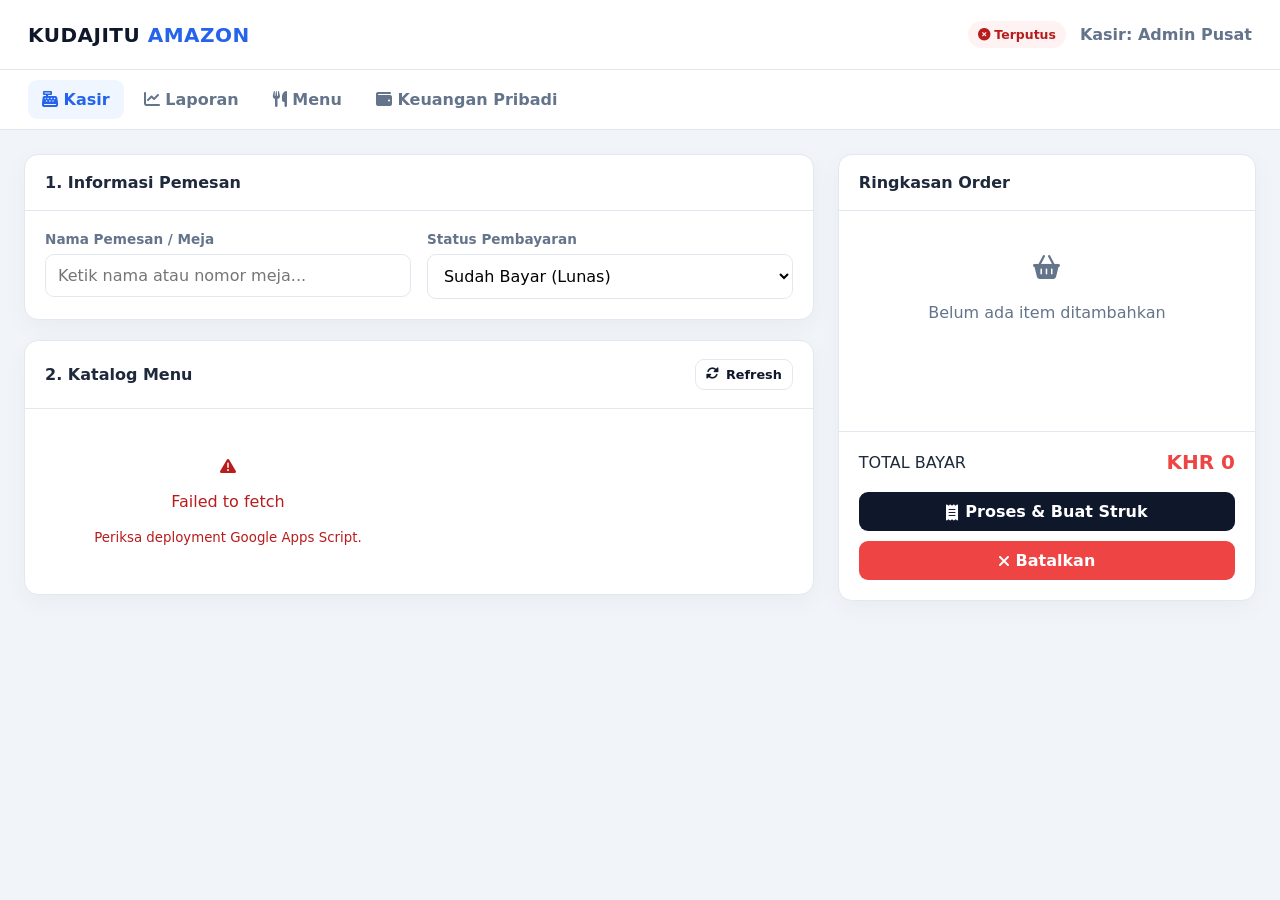
==== index.html @ 2e76e810 "Expand personal finance dashboard UI" ====
<!doctype html><html lang="id"><head><meta charset="UTF-8"><meta name="viewport" content="width=device-width,initial-scale=1"><title>KUDAJITU AMAZON | Smart POS</title><link rel="stylesheet" href="style.css"><link rel="stylesheet" href="https://cdnjs.cloudflare.com/ajax/libs/font-awesome/6.0.0/css/all.min.css"></head><body><div id="admin-ui"><header class="app-header"><div class="brand">KUDAJITU <span>AMAZON</span></div><div class="header-right"><span id="api-status" class="status-pill status-loading"><i class="fas fa-circle-notch fa-spin"></i> Menghubungkan...</span><span class="kasir-label">Kasir: Admin Pusat</span></div></header><nav class="app-nav"><button class="nav-tab active" onclick="switchTab('kasir',this)"><i class="fas fa-cash-register"></i> Kasir</button><button class="nav-tab" onclick="switchTab('history',this)"><i class="fas fa-chart-line"></i> Laporan</button><button class="nav-tab" onclick="switchTab('kelola-menu',this)"><i class="fas fa-utensils"></i> Menu</button><button class="nav-tab" onclick="switchTab('finance',this)"><i class="fas fa-wallet"></i> Keuangan Pribadi</button></nav><main class="container">
<section id="tab-kasir" class="tab-view active-view"><div class="pos-layout"><div class="panel-stack"><div class="panel"><div class="panel-header"><span>1. Informasi Pemesan</span></div><div class="form-grid"><div class="form-group"><label class="form-label">Nama Pemesan / Meja</label><input id="nama-pelanggan" class="form-control" autocomplete="off" placeholder="Ketik nama atau nomor meja..."></div><div class="form-group"><label class="form-label">Status Pembayaran</label><select id="status-pembayaran" class="form-control"><option value="Sudah Bayar">Sudah Bayar (Lunas)</option><option value="Belum Bayar">Belum Bayar (Kasbon)</option></select></div></div></div><div class="panel"><div class="panel-header"><span>2. Katalog Menu</span><button class="btn btn-sm btn-outline" onclick="loadMenu()"><i class="fas fa-sync-alt"></i> Refresh</button></div><div class="menu-grid" id="data-menu"><div class="empty-state"><i class="fas fa-circle-notch fa-spin"></i><p>Memuat menu...</p></div></div></div></div><aside class="panel order-panel"><div class="panel-header"><span>Ringkasan Order</span></div><div id="cart-items" class="cart-items"></div><div class="receipt-total"><span>TOTAL BAYAR</span><strong>KHR <span id="grand-total">0</span></strong></div><div class="action-stack"><button id="pay-btn" class="btn btn-primary btn-block" onclick="bayar()"><i class="fas fa-receipt"></i> Proses &amp; Buat Struk</button><button class="btn btn-danger btn-block" onclick="resetCart()"><i class="fas fa-times"></i> Batalkan</button></div><div id="link-area" class="link-area hidden"><div class="success-title"><i class="fas fa-check-circle"></i> Transaksi Berhasil</div><input id="invoice-link" class="form-control" readonly><div class="link-actions"><button class="btn btn-sm btn-outline" onclick="copyLink()"><i class="fas fa-copy"></i> Copy</button><a id="wa-link" class="btn btn-sm btn-success" target="_blank"><i class="fab fa-whatsapp"></i> WhatsApp</a><a id="open-link" class="btn btn-sm btn-primary" target="_blank"><i class="fas fa-external-link-alt"></i> Buka</a></div></div></aside></div></section>
<section id="tab-history" class="tab-view hidden"><div class="panel"><div class="panel-header"><span><i class="fas fa-chart-line"></i> Laporan Transaksi</span><button class="btn btn-sm btn-outline" onclick="loadHistory()"><i class="fas fa-sync-alt"></i> Refresh</button></div><div class="table-wrap"><table class="data-table"><thead><tr><th>Waktu</th><th>Invoice</th><th>Pelanggan</th><th>Pesanan</th><th>Nominal</th><th>Status</th><th>Aksi</th></tr></thead><tbody id="history-table-body"><tr><td colspan="7" class="empty-cell">Pilih laporan untuk memuat data.</td></tr></tbody></table></div></div></section>
<section id="tab-kelola-menu" class="tab-view hidden"><div class="panel"><div class="panel-header"><span><i class="fas fa-utensils"></i> Kelola Daftar Menu</span></div><div class="add-menu-grid"><input id="input-nama-menu" class="form-control" placeholder="Nama menu"><input id="input-harga-menu" class="form-control" type="number" min="0" placeholder="Harga (angka)"><button class="btn btn-success" onclick="tambahMenu()"><i class="fas fa-plus"></i> Tambah Menu</button></div><div class="table-wrap"><table class="data-table"><thead><tr><th>Nama Item</th><th>Harga</th><th>Aksi</th></tr></thead><tbody id="table-kelola-menu-body"></tbody></table></div></div></section>
<section id="tab-finance" class="tab-view hidden"><div class="finance-toolbar"><div><h2>Keuangan Pribadi</h2><p>Personal finance dalam Riel Cambodia (KHR).</p></div><div><label class="form-label">Bulan</label><input id="finance-month" class="form-control" type="month" onchange="loadFinance()"></div></div><div class="finance-cards"><div class="finance-card"><span>Pemasukan</span><strong id="finance-income">៛ 0</strong></div><div class="finance-card expense"><span>Pengeluaran</span><strong id="finance-expense">៛ 0</strong></div><div class="finance-card balance"><span>Saldo Bersih</span><strong id="finance-balance">៛ 0</strong></div><div class="finance-card count"><span>Catatan</span><strong id="finance-count">0</strong></div></div>
<div class="finance-section-title"><h3>💳 Saldo Akun</h3><span>Saldo dihitung dari saldo awal + transaksi + transfer</span></div><div id="finance-accounts" class="account-grid"></div><div class="finance-layout finance-top"><div class="panel"><div class="panel-header"><span><i class="fas fa-plus-circle"></i> Catat Transaksi</span></div><div class="finance-form"><div class="form-group"><label class="form-label">Tanggal</label><input id="finance-date" class="form-control" type="date"></div><div class="form-group"><label class="form-label">Jenis</label><select id="finance-type" class="form-control"><option>Pengeluaran</option><option>Pemasukan</option></select></div><div class="form-group"><label class="form-label">Kategori</label><select id="finance-category" class="form-control"><option>Makanan</option><option>Tempat Tinggal</option><option>Transportasi</option><option>Belanja</option><option>Internet/Pulsa</option><option>Hiburan</option><option>Kesehatan</option><option>Kebutuhan Kerja</option><option>Tagihan</option><option>Gaji/Pemasukan</option><option>Lainnya</option></select></div><div class="form-group"><label class="form-label">Akun / Metode</label><select id="finance-method" class="form-control"></select></div><div class="form-group finance-wide"><label class="form-label">Nominal (KHR ៛)</label><input id="finance-amount" class="form-control" type="number" min="1" step="1" placeholder="25000"></div><div class="form-group finance-wide"><label class="form-label">Keterangan</label><input id="finance-note" class="form-control" placeholder="Contoh: Makan siang"></div><button id="finance-save" class="btn btn-success btn-block finance-wide" onclick="saveFinance()"><i class="fas fa-save"></i> Simpan Catatan</button></div></div>
<div class="panel"><div class="panel-header"><span><i class="fas fa-history"></i> Riwayat Keuangan</span><button class="btn btn-sm btn-outline" onclick="loadFinance()"><i class="fas fa-sync-alt"></i> Refresh</button></div><div class="table-wrap"><table class="data-table finance-table"><thead><tr><th>Tanggal</th><th>Jenis</th><th>Kategori</th><th>Keterangan</th><th>Nominal</th><th>Akun</th><th>Aksi</th></tr></thead><tbody id="finance-table-body"></tbody></table></div></div></div>
<div class="finance-layout"><div class="panel"><div class="panel-header"><span>📊 Pengeluaran per Kategori</span></div><div id="finance-categories" class="category-list"></div></div><div class="panel"><div class="panel-header"><span>🎯 Budget Bulanan</span></div><div class="finance-form"><select id="budget-category" class="form-control"><option>Makanan</option><option>Tempat Tinggal</option><option>Transportasi</option><option>Belanja</option><option>Internet/Pulsa</option><option>Hiburan</option><option>Kesehatan</option><option>Kebutuhan Kerja</option><option>Tagihan</option><option>Lainnya</option></select><input id="budget-amount" class="form-control" type="number" min="1" placeholder="Budget KHR"><button class="btn btn-primary finance-wide" onclick="saveBudget()">Simpan Budget</button></div><div id="finance-budgets" class="budget-list"></div></div></div>
<div class="finance-layout"><div class="panel"><div class="panel-header"><span>💳 Tambah Akun</span></div><div class="finance-form"><input id="account-name" class="form-control" placeholder="Contoh: Pi Pay"><input id="account-opening" class="form-control" type="number" min="0" placeholder="Saldo awal KHR"><button class="btn btn-success finance-wide" onclick="saveAccount()">Tambah Akun</button></div></div><div class="panel"><div class="panel-header"><span>↔️ Transfer Antar Akun</span></div><div class="finance-form"><input id="transfer-date" class="form-control" type="date"><select id="transfer-from" class="form-control"></select><select id="transfer-to" class="form-control"></select><input id="transfer-amount" class="form-control" type="number" min="1" placeholder="Nominal KHR"><input id="transfer-note" class="form-control finance-wide" placeholder="Catatan transfer"><button class="btn btn-warning finance-wide" onclick="saveTransfer()">Catat Transfer</button></div></div></div>
</section></main></div><script src="app.js" defer></script><script src="finance.js" defer></script></body></html>
---- style.css ----
*{box-sizing:border-box}:root{--primary:#0f172a;--accent:#2563eb;--success:#10b981;--danger:#ef4444;--warning:#f59e0b;--text-main:#1e293b;--text-muted:#64748b;--border:#e2e8f0;--bg:#f1f5f9}body{margin:0;background:var(--bg);color:var(--text-main);font-family:Inter,system-ui,-apple-system,BlinkMacSystemFont,"Segoe UI",sans-serif}button,input,select{font:inherit}.hidden{display:none!important}.app-header{background:#fff;border-bottom:1px solid var(--border);min-height:70px;padding:0 28px;display:flex;align-items:center;justify-content:space-between}.brand{font-size:1.25rem;font-weight:900;letter-spacing:.5px;color:var(--primary)}.brand span{color:var(--accent)}.header-right{display:flex;align-items:center;gap:14px}.kasir-label{color:var(--text-muted);font-weight:600}.status-pill{border-radius:999px;padding:6px 10px;font-size:.78rem;font-weight:800}.status-loading{background:#f1f5f9;color:#64748b}.status-ok{background:#ecfdf5;color:#047857}.status-error{background:#fef2f2;color:#b91c1c}.app-nav{display:flex;gap:6px;padding:10px 28px;background:#fff;border-bottom:1px solid var(--border);overflow:auto}.nav-tab{white-space:nowrap;border:0;background:transparent;padding:10px 14px;color:var(--text-muted);font-weight:700;border-radius:9px;cursor:pointer}.nav-tab:hover,.nav-tab.active{background:#eff6ff;color:var(--accent)}.container{max-width:1400px;margin:0 auto;padding:24px}.pos-layout{display:grid;grid-template-columns:minmax(0,1.7fr) minmax(320px,.9fr);gap:24px;align-items:start}.panel-stack{display:grid;gap:20px}.panel{background:#fff;border:1px solid var(--border);border-radius:14px;box-shadow:0 7px 24px rgba(15,23,42,.04);overflow:hidden}.panel-header{padding:18px 20px;border-bottom:1px solid var(--border);display:flex;justify-content:space-between;align-items:center;font-weight:800}.form-grid,.add-menu-grid{padding:20px;display:grid;grid-template-columns:1fr 1fr;gap:16px}.add-menu-grid{grid-template-columns:1.4fr 1fr auto}.form-group{display:flex;flex-direction:column;gap:7px}.form-label{font-size:.85rem;color:var(--text-muted);font-weight:700}.form-control{width:100%;border:1px solid var(--border);border-radius:9px;padding:11px 12px;outline:none;background:#fff}.form-control:focus{border-color:#93c5fd;box-shadow:0 0 0 3px #dbeafe}.menu-grid{padding:18px;display:grid;grid-template-columns:repeat(2,minmax(0,1fr));gap:12px}.menu-item{text-align:left;border:1px solid var(--border);border-left:4px solid var(--accent);background:#fff;border-radius:10px;padding:15px;cursor:pointer;transition:.18s;display:flex;justify-content:space-between;gap:12px;align-items:center}.menu-item:hover{transform:translateY(-1px);box-shadow:0 6px 14px rgba(15,23,42,.08)}.menu-item-name{font-weight:800}.menu-item-price{color:var(--accent);font-weight:800;white-space:nowrap}.order-panel{position:sticky;top:20px}.cart-items{min-height:220px;max-height:500px;overflow:auto;padding:10px 20px}.cart-row{display:flex;justify-content:space-between;gap:15px;padding:14px 0;border-bottom:1px solid #f1f5f9}.cart-row small{display:block;color:var(--text-muted);margin-top:4px}.cart-right{text-align:right;font-weight:800}.cart-right>span{display:block;margin-bottom:6px}.cart-right button{border:1px solid var(--border);background:#fff;width:28px;height:28px;cursor:pointer}.receipt-total{border-top:1px solid var(--border);padding:18px 20px;display:flex;justify-content:space-between;align-items:center;font-size:1rem}.receipt-total strong{color:var(--danger);font-size:1.25rem}.action-stack{padding:0 20px 20px;display:grid;gap:10px}.btn{border:0;border-radius:9px;padding:10px 14px;cursor:pointer;font-weight:800;text-decoration:none;display:inline-flex;align-items:center;justify-content:center;gap:7px}.btn:disabled{opacity:.6;cursor:not-allowed}.btn-block{width:100%}.btn-primary{background:var(--primary);color:#fff}.btn-primary:hover{background:#020617}.btn-success{background:var(--success);color:#fff}.btn-danger{background:var(--danger);color:#fff}.btn-warning{background:var(--warning);color:#fff}.btn-outline{background:#fff;color:var(--primary);border:1px solid var(--border)}.btn-sm{padding:7px 10px;font-size:.8rem}.link-area{margin:0 20px 20px;padding:14px;border:1px solid #a7f3d0;background:#ecfdf5;border-radius:10px}.success-title{font-weight:900;color:#047857;margin-bottom:10px}.link-actions{display:flex;flex-wrap:wrap;gap:7px;margin-top:8px}.link-actions .btn{flex:1}.tab-view{display:block}.table-wrap{overflow:auto}.data-table{width:100%;border-collapse:collapse;min-width:900px}.data-table th,.data-table td{padding:13px 14px;border-bottom:1px solid var(--border);text-align:left;vertical-align:middle}.data-table th{background:#0f172a;color:#fff;font-size:.82rem}.invoice-badge{background:#e2e8f0;padding:4px 8px;border-radius:7px;font-size:.78rem;font-weight:800}.badge{display:inline-block;padding:5px 9px;border-radius:7px;font-size:.74rem;font-weight:900}.badge-paid{background:#ecfdf5;color:#047857;border:1px solid #a7f3d0}.badge-unpaid{background:#fef2f2;color:#b91c1c;border:1px solid #fecaca}.empty-state{min-height:150px;padding:30px;display:flex;align-items:center;justify-content:center;flex-direction:column;color:var(--text-muted);text-align:center;gap:8px}.empty-state i{font-size:1.5rem}.empty-cell{text-align:center!important;color:var(--text-muted);padding:35px!important}.error-state{color:#b91c1c;padding:30px;text-align:center}.error-text{color:#b91c1c}.finance-toolbar{display:flex;justify-content:space-between;align-items:end;gap:20px;margin-bottom:18px}.finance-toolbar h2{margin:0 0 5px}.finance-toolbar p{margin:0;color:var(--text-muted)}.finance-toolbar>div:last-child{width:190px}.finance-cards{display:grid;grid-template-columns:repeat(4,1fr);gap:14px;margin-bottom:20px}.finance-card{background:#fff;border:1px solid var(--border);border-radius:14px;padding:20px;box-shadow:0 7px 24px rgba(15,23,42,.04)}.finance-card span{display:block;color:var(--text-muted);font-size:.82rem;font-weight:700;margin-bottom:9px}.finance-card strong{font-size:1.35rem}.finance-card.expense strong{color:var(--danger)}.finance-card.balance strong{color:var(--success)}.finance-layout{display:grid;grid-template-columns:minmax(300px,.7fr) minmax(0,1.6fr);gap:20px}.finance-form{padding:20px;display:grid;grid-template-columns:1fr 1fr;gap:15px}.finance-wide{grid-column:1/-1}.finance-table{min-width:850px}.finance-table td:nth-child(5){font-weight:800;white-space:nowrap}.receipt-container{min-height:100vh;display:flex;flex-direction:column;align-items:center;justify-content:center;padding:20px;background:var(--bg)}.receipt-card{background:#fff;width:100%;max-width:420px;border-radius:16px;box-shadow:0 10px 30px rgba(15,23,42,.08);overflow:hidden}.receipt-header{text-align:center;padding:30px 24px 20px;border-top:6px solid var(--accent);border-bottom:2px dashed var(--border)}.receipt-header h1{margin:0;font-size:1.45rem;color:var(--primary)}.receipt-header p{margin:5px 0 0;color:var(--text-muted)}.receipt-body{padding:24px}.receipt-info{display:flex;justify-content:space-between;gap:15px;color:var(--text-muted);font-size:.83rem;margin-bottom:18px}.receipt-info strong{display:block;color:var(--text-main);margin-top:4px}.customer-name{color:var(--accent)!important;font-size:1rem}.text-right{text-align:right}.items-container{margin:24px 0}.item-row{display:flex;justify-content:space-between;gap:15px;margin-bottom:13px}@media(max-width:1000px){.finance-cards{grid-template-columns:1fr 1fr}.finance-layout{grid-template-columns:1fr}.pos-layout{grid-template-columns:1fr}.order-panel{position:static}}@media(max-width:640px){.container{padding:14px}.app-header{padding:0 14px}.app-nav{padding:8px 14px}.form-grid,.add-menu-grid,.menu-grid,.finance-form{grid-template-columns:1fr}.finance-cards{grid-template-columns:1fr}.finance-toolbar{align-items:stretch;flex-direction:column}.finance-toolbar>div:last-child{width:100%}.brand{font-size:1rem}.kasir-label{display:none}}
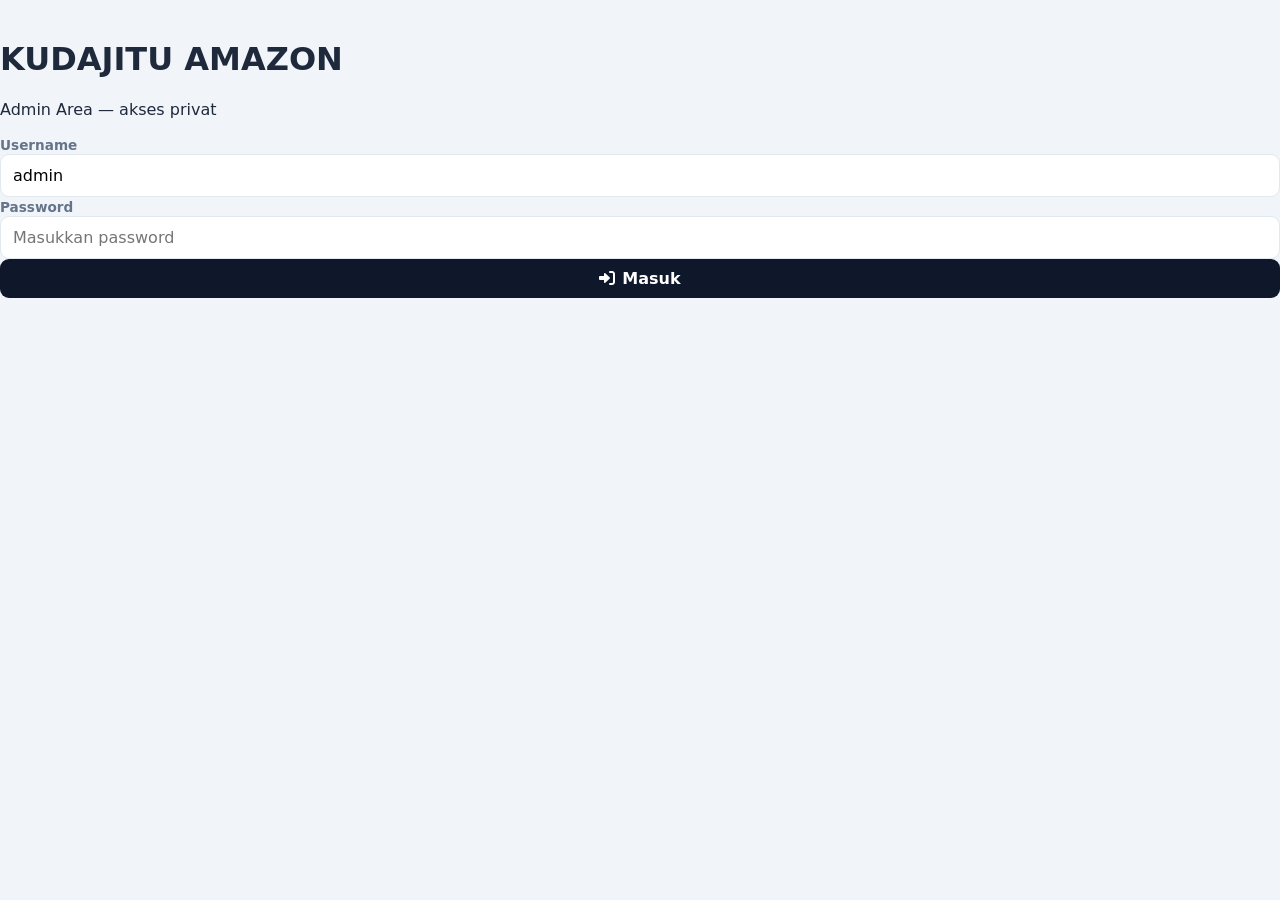
==== commit 5e5bb9c4: "Add finance dashboard controls and secure admin login UI" ====
--- a/index.html
+++ b/index.html
@@ -1,10 +1,12 @@
-<!doctype html><html lang="id"><head><meta charset="UTF-8"><meta name="viewport" content="width=device-width,initial-scale=1"><title>KUDAJITU AMAZON | Smart POS</title><link rel="stylesheet" href="style.css"><link rel="stylesheet" href="https://cdnjs.cloudflare.com/ajax/libs/font-awesome/6.0.0/css/all.min.css"></head><body><div id="admin-ui"><header class="app-header"><div class="brand">KUDAJITU <span>AMAZON</span></div><div class="header-right"><span id="api-status" class="status-pill status-loading"><i class="fas fa-circle-notch fa-spin"></i> Menghubungkan...</span><span class="kasir-label">Kasir: Admin Pusat</span></div></header><nav class="app-nav"><button class="nav-tab active" onclick="switchTab('kasir',this)"><i class="fas fa-cash-register"></i> Kasir</button><button class="nav-tab" onclick="switchTab('history',this)"><i class="fas fa-chart-line"></i> Laporan</button><button class="nav-tab" onclick="switchTab('kelola-menu',this)"><i class="fas fa-utensils"></i> Menu</button><button class="nav-tab" onclick="switchTab('finance',this)"><i class="fas fa-wallet"></i> Keuangan Pribadi</button></nav><main class="container">
-<section id="tab-kasir" class="tab-view active-view"><div class="pos-layout"><div class="panel-stack"><div class="panel"><div class="panel-header"><span>1. Informasi Pemesan</span></div><div class="form-grid"><div class="form-group"><label class="form-label">Nama Pemesan / Meja</label><input id="nama-pelanggan" class="form-control" autocomplete="off" placeholder="Ketik nama atau nomor meja..."></div><div class="form-group"><label class="form-label">Status Pembayaran</label><select id="status-pembayaran" class="form-control"><option value="Sudah Bayar">Sudah Bayar (Lunas)</option><option value="Belum Bayar">Belum Bayar (Kasbon)</option></select></div></div></div><div class="panel"><div class="panel-header"><span>2. Katalog Menu</span><button class="btn btn-sm btn-outline" onclick="loadMenu()"><i class="fas fa-sync-alt"></i> Refresh</button></div><div class="menu-grid" id="data-menu"><div class="empty-state"><i class="fas fa-circle-notch fa-spin"></i><p>Memuat menu...</p></div></div></div></div><aside class="panel order-panel"><div class="panel-header"><span>Ringkasan Order</span></div><div id="cart-items" class="cart-items"></div><div class="receipt-total"><span>TOTAL BAYAR</span><strong>KHR <span id="grand-total">0</span></strong></div><div class="action-stack"><button id="pay-btn" class="btn btn-primary btn-block" onclick="bayar()"><i class="fas fa-receipt"></i> Proses &amp; Buat Struk</button><button class="btn btn-danger btn-block" onclick="resetCart()"><i class="fas fa-times"></i> Batalkan</button></div><div id="link-area" class="link-area hidden"><div class="success-title"><i class="fas fa-check-circle"></i> Transaksi Berhasil</div><input id="invoice-link" class="form-control" readonly><div class="link-actions"><button class="btn btn-sm btn-outline" onclick="copyLink()"><i class="fas fa-copy"></i> Copy</button><a id="wa-link" class="btn btn-sm btn-success" target="_blank"><i class="fab fa-whatsapp"></i> WhatsApp</a><a id="open-link" class="btn btn-sm btn-primary" target="_blank"><i class="fas fa-external-link-alt"></i> Buka</a></div></div></aside></div></section>
+<!doctype html><html lang="id"><head><meta charset="UTF-8"><meta name="viewport" content="width=device-width,initial-scale=1"><title>KUDAJITU AMAZON | Smart POS</title><link rel="stylesheet" href="style.css"><link rel="stylesheet" href="https://cdnjs.cloudflare.com/ajax/libs/font-awesome/6.0.0/css/all.min.css"></head><body>
+<div id="login-screen" class="login-screen"><div class="login-card"><div class="login-icon"><i class="fas fa-shield-halved"></i></div><h1>KUDAJITU AMAZON</h1><p>Admin Area — akses privat</p><label class="form-label">Username</label><input id="login-user" class="form-control" value="admin" autocomplete="username"><label class="form-label">Password</label><input id="login-pass" class="form-control" type="password" autocomplete="current-password" placeholder="Masukkan password"><div id="login-error" class="login-error"></div><button id="login-btn" class="btn btn-primary btn-block" onclick="adminLogin()"><i class="fas fa-right-to-bracket"></i> Masuk</button></div></div>
+<div id="admin-ui" class="hidden"><header class="app-header"><div class="brand">KUDAJITU <span>AMAZON</span></div><div class="header-right"><span id="api-status" class="status-pill status-loading"><i class="fas fa-circle-notch fa-spin"></i> Menghubungkan...</span><span class="kasir-label">Kasir: Admin Pusat</span><button class="btn btn-sm btn-outline" onclick="adminLogout()"><i class="fas fa-right-from-bracket"></i> Keluar</button></div></header><nav class="app-nav"><button class="nav-tab active" onclick="switchTab('kasir',this)"><i class="fas fa-cash-register"></i> Kasir</button><button class="nav-tab" onclick="switchTab('history',this)"><i class="fas fa-chart-line"></i> Laporan</button><button class="nav-tab" onclick="switchTab('kelola-menu',this)"><i class="fas fa-utensils"></i> Menu</button><button class="nav-tab" onclick="switchTab('finance',this)"><i class="fas fa-wallet"></i> Keuangan Pribadi</button></nav><main class="container">
+<section id="tab-kasir" class="tab-view active-view"><div class="pos-layout"><div class="panel-stack"><div class="panel"><div class="panel-header"><span>1. Informasi Pemesan</span></div><div class="form-grid"><div class="form-group"><label class="form-label">Nama Pemesan / Meja</label><input id="nama-pelanggan" class="form-control" autocomplete="off" placeholder="Ketik nama atau nomor meja..."></div><div class="form-group"><label class="form-label">Status Pembayaran</label><select id="status-pembayaran" class="form-control"><option value="Sudah Bayar">Sudah Bayar (Lunas)</option><option value="Belum Bayar">Belum Bayar (Kasbon)</option></select></div></div></div><div class="panel"><div class="panel-header"><span>2. Katalog Menu</span><button class="btn btn-sm btn-outline" onclick="loadMenu()"><i class="fas fa-sync-alt"></i> Refresh</button></div><div class="menu-grid" id="data-menu"><div class="empty-state"><i class="fas fa-circle-notch fa-spin"></i><p>Login untuk memuat menu...</p></div></div></div></div><aside class="panel order-panel"><div class="panel-header"><span>Ringkasan Order</span></div><div id="cart-items" class="cart-items"></div><div class="receipt-total"><span>TOTAL BAYAR</span><strong>KHR <span id="grand-total">0</span></strong></div><div class="action-stack"><button id="pay-btn" class="btn btn-primary btn-block" onclick="bayar()"><i class="fas fa-receipt"></i> Proses &amp; Buat Struk</button><button class="btn btn-danger btn-block" onclick="resetCart()"><i class="fas fa-times"></i> Batalkan</button></div><div id="link-area" class="link-area hidden"><div class="success-title"><i class="fas fa-check-circle"></i> Transaksi Berhasil</div><input id="invoice-link" class="form-control" readonly><div class="link-actions"><button class="btn btn-sm btn-outline" onclick="copyLink()"><i class="fas fa-copy"></i> Copy</button><a id="wa-link" class="btn btn-sm btn-success" target="_blank"><i class="fab fa-whatsapp"></i> WhatsApp</a><a id="open-link" class="btn btn-sm btn-primary" target="_blank"><i class="fas fa-external-link-alt"></i> Buka</a></div></div></aside></div></section>
 <section id="tab-history" class="tab-view hidden"><div class="panel"><div class="panel-header"><span><i class="fas fa-chart-line"></i> Laporan Transaksi</span><button class="btn btn-sm btn-outline" onclick="loadHistory()"><i class="fas fa-sync-alt"></i> Refresh</button></div><div class="table-wrap"><table class="data-table"><thead><tr><th>Waktu</th><th>Invoice</th><th>Pelanggan</th><th>Pesanan</th><th>Nominal</th><th>Status</th><th>Aksi</th></tr></thead><tbody id="history-table-body"><tr><td colspan="7" class="empty-cell">Pilih laporan untuk memuat data.</td></tr></tbody></table></div></div></section>
 <section id="tab-kelola-menu" class="tab-view hidden"><div class="panel"><div class="panel-header"><span><i class="fas fa-utensils"></i> Kelola Daftar Menu</span></div><div class="add-menu-grid"><input id="input-nama-menu" class="form-control" placeholder="Nama menu"><input id="input-harga-menu" class="form-control" type="number" min="0" placeholder="Harga (angka)"><button class="btn btn-success" onclick="tambahMenu()"><i class="fas fa-plus"></i> Tambah Menu</button></div><div class="table-wrap"><table class="data-table"><thead><tr><th>Nama Item</th><th>Harga</th><th>Aksi</th></tr></thead><tbody id="table-kelola-menu-body"></tbody></table></div></div></section>
-<section id="tab-finance" class="tab-view hidden"><div class="finance-toolbar"><div><h2>Keuangan Pribadi</h2><p>Personal finance dalam Riel Cambodia (KHR).</p></div><div><label class="form-label">Bulan</label><input id="finance-month" class="form-control" type="month" onchange="loadFinance()"></div></div><div class="finance-cards"><div class="finance-card"><span>Pemasukan</span><strong id="finance-income">៛ 0</strong></div><div class="finance-card expense"><span>Pengeluaran</span><strong id="finance-expense">៛ 0</strong></div><div class="finance-card balance"><span>Saldo Bersih</span><strong id="finance-balance">៛ 0</strong></div><div class="finance-card count"><span>Catatan</span><strong id="finance-count">0</strong></div></div>
-<div class="finance-section-title"><h3>💳 Saldo Akun</h3><span>Saldo dihitung dari saldo awal + transaksi + transfer</span></div><div id="finance-accounts" class="account-grid"></div><div class="finance-layout finance-top"><div class="panel"><div class="panel-header"><span><i class="fas fa-plus-circle"></i> Catat Transaksi</span></div><div class="finance-form"><div class="form-group"><label class="form-label">Tanggal</label><input id="finance-date" class="form-control" type="date"></div><div class="form-group"><label class="form-label">Jenis</label><select id="finance-type" class="form-control"><option>Pengeluaran</option><option>Pemasukan</option></select></div><div class="form-group"><label class="form-label">Kategori</label><select id="finance-category" class="form-control"><option>Makanan</option><option>Tempat Tinggal</option><option>Transportasi</option><option>Belanja</option><option>Internet/Pulsa</option><option>Hiburan</option><option>Kesehatan</option><option>Kebutuhan Kerja</option><option>Tagihan</option><option>Gaji/Pemasukan</option><option>Lainnya</option></select></div><div class="form-group"><label class="form-label">Akun / Metode</label><select id="finance-method" class="form-control"></select></div><div class="form-group finance-wide"><label class="form-label">Nominal (KHR ៛)</label><input id="finance-amount" class="form-control" type="number" min="1" step="1" placeholder="25000"></div><div class="form-group finance-wide"><label class="form-label">Keterangan</label><input id="finance-note" class="form-control" placeholder="Contoh: Makan siang"></div><button id="finance-save" class="btn btn-success btn-block finance-wide" onclick="saveFinance()"><i class="fas fa-save"></i> Simpan Catatan</button></div></div>
-<div class="panel"><div class="panel-header"><span><i class="fas fa-history"></i> Riwayat Keuangan</span><button class="btn btn-sm btn-outline" onclick="loadFinance()"><i class="fas fa-sync-alt"></i> Refresh</button></div><div class="table-wrap"><table class="data-table finance-table"><thead><tr><th>Tanggal</th><th>Jenis</th><th>Kategori</th><th>Keterangan</th><th>Nominal</th><th>Akun</th><th>Aksi</th></tr></thead><tbody id="finance-table-body"></tbody></table></div></div></div>
-<div class="finance-layout"><div class="panel"><div class="panel-header"><span>📊 Pengeluaran per Kategori</span></div><div id="finance-categories" class="category-list"></div></div><div class="panel"><div class="panel-header"><span>🎯 Budget Bulanan</span></div><div class="finance-form"><select id="budget-category" class="form-control"><option>Makanan</option><option>Tempat Tinggal</option><option>Transportasi</option><option>Belanja</option><option>Internet/Pulsa</option><option>Hiburan</option><option>Kesehatan</option><option>Kebutuhan Kerja</option><option>Tagihan</option><option>Lainnya</option></select><input id="budget-amount" class="form-control" type="number" min="1" placeholder="Budget KHR"><button class="btn btn-primary finance-wide" onclick="saveBudget()">Simpan Budget</button></div><div id="finance-budgets" class="budget-list"></div></div></div>
+<section id="tab-finance" class="tab-view hidden"><div class="finance-toolbar"><div><h2>Keuangan Pribadi</h2><p>Personal finance dalam Riel Cambodia (KHR).</p></div><div class="finance-actions"><button class="btn btn-outline btn-sm" onclick="exportFinance()"><i class="fas fa-file-csv"></i> Export CSV</button><div><label class="form-label">Bulan</label><input id="finance-month" class="form-control" type="month" onchange="loadFinance()"></div></div></div><div class="finance-cards"><div class="finance-card"><span>Pemasukan</span><strong id="finance-income">៛ 0</strong></div><div class="finance-card expense"><span>Pengeluaran</span><strong id="finance-expense">៛ 0</strong></div><div class="finance-card balance"><span>Saldo Bersih</span><strong id="finance-balance">៛ 0</strong></div><div class="finance-card count"><span>Catatan</span><strong id="finance-count">0</strong></div></div><div class="finance-insights"><div class="insight-card"><span>Perbandingan Bulan</span><strong id="finance-comparison">-</strong></div><div class="insight-card"><span>Ringkasan</span><strong id="finance-report">-</strong></div></div>
+<div class="finance-section-title"><h3>💳 Saldo Akun</h3><span>Saldo dihitung dari saldo awal + transaksi + transfer</span></div><div id="finance-accounts" class="account-grid"></div>
+<div class="finance-layout finance-top"><div class="panel"><div class="panel-header"><span><i class="fas fa-plus-circle"></i> Catat Transaksi</span></div><div class="finance-form"><div class="form-group"><label class="form-label">Tanggal</label><input id="finance-date" class="form-control" type="date"></div><div class="form-group"><label class="form-label">Jenis</label><select id="finance-type" class="form-control"><option>Pengeluaran</option><option>Pemasukan</option></select></div><div class="form-group"><label class="form-label">Kategori</label><select id="finance-category" class="form-control"><option>Makanan</option><option>Tempat Tinggal</option><option>Transportasi</option><option>Belanja</option><option>Internet/Pulsa</option><option>Hiburan</option><option>Kesehatan</option><option>Kebutuhan Kerja</option><option>Tagihan</option><option>Gaji/Pemasukan</option><option>Lainnya</option></select></div><div class="form-group"><label class="form-label">Akun / Metode</label><select id="finance-method" class="form-control"></select></div><div class="form-group finance-wide"><label class="form-label">Nominal (KHR ៛)</label><input id="finance-amount" class="form-control" type="number" min="1" step="1" placeholder="25000"></div><div class="form-group finance-wide"><label class="form-label">Keterangan</label><input id="finance-note" class="form-control" placeholder="Contoh: Makan siang"></div><button id="finance-save" class="btn btn-success btn-block finance-wide" onclick="saveFinance()"><i class="fas fa-save"></i> Simpan Catatan</button></div></div><div class="panel"><div class="panel-header"><span><i class="fas fa-history"></i> Riwayat Keuangan</span><button class="btn btn-sm btn-outline" onclick="loadFinance()"><i class="fas fa-sync-alt"></i> Refresh</button></div><div class="table-wrap"><table class="data-table finance-table"><thead><tr><th>Tanggal</th><th>Jenis</th><th>Kategori</th><th>Keterangan</th><th>Nominal</th><th>Akun</th><th>Aksi</th></tr></thead><tbody id="finance-table-body"></tbody></table></div></div></div>
+<div class="finance-layout"><div class="panel"><div class="panel-header"><span>📊 Pengeluaran per Kategori</span></div><div id="finance-categories" class="category-list"></div></div><div class="panel"><div class="panel-header"><span>📅 Pengeluaran Harian</span></div><div id="finance-daily" class="category-list"></div></div></div><div class="finance-layout"><div class="panel"><div class="panel-header"><span>🎯 Budget Bulanan</span></div><div class="finance-form"><select id="budget-category" class="form-control"><option>Makanan</option><option>Tempat Tinggal</option><option>Transportasi</option><option>Belanja</option><option>Internet/Pulsa</option><option>Hiburan</option><option>Kesehatan</option><option>Kebutuhan Kerja</option><option>Tagihan</option><option>Lainnya</option></select><input id="budget-amount" class="form-control" type="number" min="1" placeholder="Budget KHR"><button class="btn btn-primary finance-wide" onclick="saveBudget()">Simpan Budget</button></div><div id="finance-budgets" class="budget-list"></div></div><div class="panel"><div class="panel-header"><span>🔄 Rekonsiliasi Saldo</span></div><div class="finance-form"><select id="reconcile-account" class="form-control"></select><input id="reconcile-actual" class="form-control" type="number" min="0" placeholder="Saldo aktual KHR"><input id="reconcile-date" class="form-control" type="date"><input id="reconcile-note" class="form-control finance-wide" placeholder="Catatan (opsional)"><button class="btn btn-warning finance-wide" onclick="reconcileAccount()">Sesuaikan Saldo</button></div></div></div>
 <div class="finance-layout"><div class="panel"><div class="panel-header"><span>💳 Tambah Akun</span></div><div class="finance-form"><input id="account-name" class="form-control" placeholder="Contoh: Pi Pay"><input id="account-opening" class="form-control" type="number" min="0" placeholder="Saldo awal KHR"><button class="btn btn-success finance-wide" onclick="saveAccount()">Tambah Akun</button></div></div><div class="panel"><div class="panel-header"><span>↔️ Transfer Antar Akun</span></div><div class="finance-form"><input id="transfer-date" class="form-control" type="date"><select id="transfer-from" class="form-control"></select><select id="transfer-to" class="form-control"></select><input id="transfer-amount" class="form-control" type="number" min="1" placeholder="Nominal KHR"><input id="transfer-note" class="form-control finance-wide" placeholder="Catatan transfer"><button class="btn btn-warning finance-wide" onclick="saveTransfer()">Catat Transfer</button></div></div></div>
-</section></main></div><script src="app.js" defer></script><script src="finance.js" defer></script></body></html>+</section></main></div><script src="app.js" defer></script><script src="auth.js" defer></script><script src="finance.js" defer></script></body></html>
--- a/style.css
+++ b/style.css
@@ -1 +1 @@
-*{box-sizing:border-box}:root{--primary:#0f172a;--accent:#2563eb;--success:#10b981;--danger:#ef4444;--warning:#f59e0b;--text-main:#1e293b;--text-muted:#64748b;--border:#e2e8f0;--bg:#f1f5f9}body{margin:0;background:var(--bg);color:var(--text-main);font-family:Inter,system-ui,-apple-system,BlinkMacSystemFont,"Segoe UI",sans-serif}button,input,select{font:inherit}.hidden{display:none!important}.app-header{background:#fff;border-bottom:1px solid var(--border);min-height:70px;padding:0 28px;display:flex;align-items:center;justify-content:space-between}.brand{font-size:1.25rem;font-weight:900;letter-spacing:.5px;color:var(--primary)}.brand span{color:var(--accent)}.header-right{display:flex;align-items:center;gap:14px}.kasir-label{color:var(--text-muted);font-weight:600}.status-pill{border-radius:999px;padding:6px 10px;font-size:.78rem;font-weight:800}.status-loading{background:#f1f5f9;color:#64748b}.status-ok{background:#ecfdf5;color:#047857}.status-error{background:#fef2f2;color:#b91c1c}.app-nav{display:flex;gap:6px;padding:10px 28px;background:#fff;border-bottom:1px solid var(--border);overflow:auto}.nav-tab{white-space:nowrap;border:0;background:transparent;padding:10px 14px;color:var(--text-muted);font-weight:700;border-radius:9px;cursor:pointer}.nav-tab:hover,.nav-tab.active{background:#eff6ff;color:var(--accent)}.container{max-width:1400px;margin:0 auto;padding:24px}.pos-layout{display:grid;grid-template-columns:minmax(0,1.7fr) minmax(320px,.9fr);gap:24px;align-items:start}.panel-stack{display:grid;gap:20px}.panel{background:#fff;border:1px solid var(--border);border-radius:14px;box-shadow:0 7px 24px rgba(15,23,42,.04);overflow:hidden}.panel-header{padding:18px 20px;border-bottom:1px solid var(--border);display:flex;justify-content:space-between;align-items:center;font-weight:800}.form-grid,.add-menu-grid{padding:20px;display:grid;grid-template-columns:1fr 1fr;gap:16px}.add-menu-grid{grid-template-columns:1.4fr 1fr auto}.form-group{display:flex;flex-direction:column;gap:7px}.form-label{font-size:.85rem;color:var(--text-muted);font-weight:700}.form-control{width:100%;border:1px solid var(--border);border-radius:9px;padding:11px 12px;outline:none;background:#fff}.form-control:focus{border-color:#93c5fd;box-shadow:0 0 0 3px #dbeafe}.menu-grid{padding:18px;display:grid;grid-template-columns:repeat(2,minmax(0,1fr));gap:12px}.menu-item{text-align:left;border:1px solid var(--border);border-left:4px solid var(--accent);background:#fff;border-radius:10px;padding:15px;cursor:pointer;transition:.18s;display:flex;justify-content:space-between;gap:12px;align-items:center}.menu-item:hover{transform:translateY(-1px);box-shadow:0 6px 14px rgba(15,23,42,.08)}.menu-item-name{font-weight:800}.menu-item-price{color:var(--accent);font-weight:800;white-space:nowrap}.order-panel{position:sticky;top:20px}.cart-items{min-height:220px;max-height:500px;overflow:auto;padding:10px 20px}.cart-row{display:flex;justify-content:space-between;gap:15px;padding:14px 0;border-bottom:1px solid #f1f5f9}.cart-row small{display:block;color:var(--text-muted);margin-top:4px}.cart-right{text-align:right;font-weight:800}.cart-right>span{display:block;margin-bottom:6px}.cart-right button{border:1px solid var(--border);background:#fff;width:28px;height:28px;cursor:pointer}.receipt-total{border-top:1px solid var(--border);padding:18px 20px;display:flex;justify-content:space-between;align-items:center;font-size:1rem}.receipt-total strong{color:var(--danger);font-size:1.25rem}.action-stack{padding:0 20px 20px;display:grid;gap:10px}.btn{border:0;border-radius:9px;padding:10px 14px;cursor:pointer;font-weight:800;text-decoration:none;display:inline-flex;align-items:center;justify-content:center;gap:7px}.btn:disabled{opacity:.6;cursor:not-allowed}.btn-block{width:100%}.btn-primary{background:var(--primary);color:#fff}.btn-primary:hover{background:#020617}.btn-success{background:var(--success);color:#fff}.btn-danger{background:var(--danger);color:#fff}.btn-warning{background:var(--warning);color:#fff}.btn-outline{background:#fff;color:var(--primary);border:1px solid var(--border)}.btn-sm{padding:7px 10px;font-size:.8rem}.link-area{margin:0 20px 20px;padding:14px;border:1px solid #a7f3d0;background:#ecfdf5;border-radius:10px}.success-title{font-weight:900;color:#047857;margin-bottom:10px}.link-actions{display:flex;flex-wrap:wrap;gap:7px;margin-top:8px}.link-actions .btn{flex:1}.tab-view{display:block}.table-wrap{overflow:auto}.data-table{width:100%;border-collapse:collapse;min-width:900px}.data-table th,.data-table td{padding:13px 14px;border-bottom:1px solid var(--border);text-align:left;vertical-align:middle}.data-table th{background:#0f172a;color:#fff;font-size:.82rem}.invoice-badge{background:#e2e8f0;padding:4px 8px;border-radius:7px;font-size:.78rem;font-weight:800}.badge{display:inline-block;padding:5px 9px;border-radius:7px;font-size:.74rem;font-weight:900}.badge-paid{background:#ecfdf5;color:#047857;border:1px solid #a7f3d0}.badge-unpaid{background:#fef2f2;color:#b91c1c;border:1px solid #fecaca}.empty-state{min-height:150px;padding:30px;display:flex;align-items:center;justify-content:center;flex-direction:column;color:var(--text-muted);text-align:center;gap:8px}.empty-state i{font-size:1.5rem}.empty-cell{text-align:center!important;color:var(--text-muted);padding:35px!important}.error-state{color:#b91c1c;padding:30px;text-align:center}.error-text{color:#b91c1c}.finance-toolbar{display:flex;justify-content:space-between;align-items:end;gap:20px;margin-bottom:18px}.finance-toolbar h2{margin:0 0 5px}.finance-toolbar p{margin:0;color:var(--text-muted)}.finance-toolbar>div:last-child{width:190px}.finance-cards{display:grid;grid-template-columns:repeat(4,1fr);gap:14px;margin-bottom:20px}.finance-card{background:#fff;border:1px solid var(--border);border-radius:14px;padding:20px;box-shadow:0 7px 24px rgba(15,23,42,.04)}.finance-card span{display:block;color:var(--text-muted);font-size:.82rem;font-weight:700;margin-bottom:9px}.finance-card strong{font-size:1.35rem}.finance-card.expense strong{color:var(--danger)}.finance-card.balance strong{color:var(--success)}.finance-layout{display:grid;grid-template-columns:minmax(300px,.7fr) minmax(0,1.6fr);gap:20px}.finance-form{padding:20px;display:grid;grid-template-columns:1fr 1fr;gap:15px}.finance-wide{grid-column:1/-1}.finance-table{min-width:850px}.finance-table td:nth-child(5){font-weight:800;white-space:nowrap}.receipt-container{min-height:100vh;display:flex;flex-direction:column;align-items:center;justify-content:center;padding:20px;background:var(--bg)}.receipt-card{background:#fff;width:100%;max-width:420px;border-radius:16px;box-shadow:0 10px 30px rgba(15,23,42,.08);overflow:hidden}.receipt-header{text-align:center;padding:30px 24px 20px;border-top:6px solid var(--accent);border-bottom:2px dashed var(--border)}.receipt-header h1{margin:0;font-size:1.45rem;color:var(--primary)}.receipt-header p{margin:5px 0 0;color:var(--text-muted)}.receipt-body{padding:24px}.receipt-info{display:flex;justify-content:space-between;gap:15px;color:var(--text-muted);font-size:.83rem;margin-bottom:18px}.receipt-info strong{display:block;color:var(--text-main);margin-top:4px}.customer-name{color:var(--accent)!important;font-size:1rem}.text-right{text-align:right}.items-container{margin:24px 0}.item-row{display:flex;justify-content:space-between;gap:15px;margin-bottom:13px}@media(max-width:1000px){.finance-cards{grid-template-columns:1fr 1fr}.finance-layout{grid-template-columns:1fr}.pos-layout{grid-template-columns:1fr}.order-panel{position:static}}@media(max-width:640px){.container{padding:14px}.app-header{padding:0 14px}.app-nav{padding:8px 14px}.form-grid,.add-menu-grid,.menu-grid,.finance-form{grid-template-columns:1fr}.finance-cards{grid-template-columns:1fr}.finance-toolbar{align-items:stretch;flex-direction:column}.finance-toolbar>div:last-child{width:100%}.brand{font-size:1rem}.kasir-label{display:none}}+*{box-sizing:border-box}:root{--primary:#0f172a;--accent:#2563eb;--success:#10b981;--danger:#ef4444;--warning:#f59e0b;--text-main:#1e293b;--text-muted:#64748b;--border:#e2e8f0;--bg:#f1f5f9}body{margin:0;background:var(--bg);color:var(--text-main);font-family:Inter,system-ui,-apple-system,BlinkMacSystemFont,"Segoe UI",sans-serif}button,input,select{font:inherit}.hidden{display:none!important}.app-header{background:#fff;border-bottom:1px solid var(--border);min-height:70px;padding:0 28px;display:flex;align-items:center;justify-content:space-between}.brand{font-size:1.25rem;font-weight:900;letter-spacing:.5px;color:var(--primary)}.brand span{color:var(--accent)}.header-right{display:flex;align-items:center;gap:14px}.kasir-label{color:var(--text-muted);font-weight:600}.status-pill{border-radius:999px;padding:6px 10px;font-size:.78rem;font-weight:800}.status-loading{background:#f1f5f9;color:#64748b}.status-ok{background:#ecfdf5;color:#047857}.status-error{background:#fef2f2;color:#b91c1c}.app-nav{display:flex;gap:6px;padding:10px 28px;background:#fff;border-bottom:1px solid var(--border);overflow:auto}.nav-tab{white-space:nowrap;border:0;background:transparent;padding:10px 14px;color:var(--text-muted);font-weight:700;border-radius:9px;cursor:pointer}.nav-tab:hover,.nav-tab.active{background:#eff6ff;color:var(--accent)}.container{max-width:1400px;margin:0 auto;padding:24px}.pos-layout{display:grid;grid-template-columns:minmax(0,1.7fr) minmax(320px,.9fr);gap:24px;align-items:start}.panel-stack{display:grid;gap:20px}.panel{background:#fff;border:1px solid var(--border);border-radius:14px;box-shadow:0 7px 24px rgba(15,23,42,.04);overflow:hidden}.panel-header{padding:18px 20px;border-bottom:1px solid var(--border);display:flex;justify-content:space-between;align-items:center;font-weight:800}.form-grid,.add-menu-grid{padding:20px;display:grid;grid-template-columns:1fr 1fr;gap:16px}.add-menu-grid{grid-template-columns:1.4fr 1fr auto}.form-group{display:flex;flex-direction:column;gap:7px}.form-label{font-size:.85rem;color:var(--text-muted);font-weight:700}.form-control{width:100%;border:1px solid var(--border);border-radius:9px;padding:11px 12px;outline:none;background:#fff}.form-control:focus{border-color:#93c5fd;box-shadow:0 0 0 3px #dbeafe}.menu-grid{padding:18px;display:grid;grid-template-columns:repeat(2,minmax(0,1fr));gap:12px}.menu-item{text-align:left;border:1px solid var(--border);border-left:4px solid var(--accent);background:#fff;border-radius:10px;padding:15px;cursor:pointer;transition:.18s;display:flex;justify-content:space-between;gap:12px;align-items:center}.menu-item:hover{transform:translateY(-1px);box-shadow:0 6px 14px rgba(15,23,42,.08)}.menu-item-name{font-weight:800}.menu-item-price{color:var(--accent);font-weight:800;white-space:nowrap}.order-panel{position:sticky;top:20px}.cart-items{min-height:220px;max-height:500px;overflow:auto;padding:10px 20px}.cart-row{display:flex;justify-content:space-between;gap:15px;padding:14px 0;border-bottom:1px solid #f1f5f9}.cart-row small{display:block;color:var(--text-muted);margin-top:4px}.cart-right{text-align:right;font-weight:800}.cart-right>span{display:block;margin-bottom:6px}.cart-right button{border:1px solid var(--border);background:#fff;width:28px;height:28px;cursor:pointer}.receipt-total{border-top:1px solid var(--border);padding:18px 20px;display:flex;justify-content:space-between;align-items:center;font-size:1rem}.receipt-total strong{color:var(--danger);font-size:1.25rem}.action-stack{padding:0 20px 20px;display:grid;gap:10px}.btn{border:0;border-radius:9px;padding:10px 14px;cursor:pointer;font-weight:800;text-decoration:none;display:inline-flex;align-items:center;justify-content:center;gap:7px}.btn:disabled{opacity:.6;cursor:not-allowed}.btn-block{width:100%}.btn-primary{background:var(--primary);color:#fff}.btn-primary:hover{background:#020617}.btn-success{background:var(--success);color:#fff}.btn-danger{background:var(--danger);color:#fff}.btn-warning{background:var(--warning);color:#fff}.btn-outline{background:#fff;color:var(--primary);border:1px solid var(--border)}.btn-sm{padding:7px 10px;font-size:.8rem}.link-area{margin:0 20px 20px;padding:14px;border:1px solid #a7f3d0;background:#ecfdf5;border-radius:10px}.success-title{font-weight:900;color:#047857;margin-bottom:10px}.link-actions{display:flex;flex-wrap:wrap;gap:7px;margin-top:8px}.link-actions .btn{flex:1}.tab-view{display:block}.table-wrap{overflow:auto}.data-table{width:100%;border-collapse:collapse;min-width:900px}.data-table th,.data-table td{padding:13px 14px;border-bottom:1px solid var(--border);text-align:left;vertical-align:middle}.data-table th{background:#0f172a;color:#fff;font-size:.82rem}.invoice-badge{background:#e2e8f0;padding:4px 8px;border-radius:7px;font-size:.78rem;font-weight:800}.badge{display:inline-block;padding:5px 9px;border-radius:7px;font-size:.74rem;font-weight:900}.badge-paid{background:#ecfdf5;color:#047857;border:1px solid #a7f3d0}.badge-unpaid{background:#fef2f2;color:#b91c1c;border:1px solid #fecaca}.empty-state{min-height:150px;padding:30px;display:flex;align-items:center;justify-content:center;flex-direction:column;color:var(--text-muted);text-align:center;gap:8px}.empty-state i{font-size:1.5rem}.empty-cell{text-align:center!important;color:var(--text-muted);padding:35px!important}.error-state{color:#b91c1c;padding:30px;text-align:center}.error-text{color:#b91c1c}.finance-toolbar{display:flex;justify-content:space-between;align-items:end;gap:20px;margin-bottom:18px}.finance-toolbar h2{margin:0 0 5px}.finance-toolbar p{margin:0;color:var(--text-muted)}.finance-toolbar>div:last-child{width:190px}.finance-cards{display:grid;grid-template-columns:repeat(4,1fr);gap:14px;margin-bottom:20px}.finance-card{background:#fff;border:1px solid var(--border);border-radius:14px;padding:20px;box-shadow:0 7px 24px rgba(15,23,42,.04)}.finance-card span{display:block;color:var(--text-muted);font-size:.82rem;font-weight:700;margin-bottom:9px}.finance-card strong{font-size:1.35rem}.finance-card.expense strong{color:var(--danger)}.finance-card.balance strong{color:var(--success)}.finance-layout{display:grid;grid-template-columns:minmax(300px,.7fr) minmax(0,1.6fr);gap:20px;margin-bottom:20px}.finance-top{margin-bottom:20px}.finance-form{padding:20px;display:grid;grid-template-columns:1fr 1fr;gap:15px}.finance-wide{grid-column:1/-1}.finance-table{min-width:850px}.finance-table td:nth-child(5){font-weight:800;white-space:nowrap}.finance-section-title{display:flex;justify-content:space-between;align-items:end;margin:24px 0 12px}.finance-section-title h3{margin:0}.finance-section-title span{color:var(--text-muted);font-size:.8rem}.account-grid{display:grid;grid-template-columns:repeat(5,minmax(150px,1fr));gap:12px;margin-bottom:20px}.account-card{background:#fff;border:1px solid var(--border);border-radius:12px;padding:16px}.account-card span{display:block;color:var(--text-muted);font-size:.8rem;font-weight:700;margin-bottom:8px}.account-card strong{font-size:1.1rem}.category-list,.budget-list{padding:16px}.category-row{display:flex;justify-content:space-between;padding:11px 0;border-bottom:1px solid var(--border)}.category-row:last-child{border-bottom:0}.category-row strong{white-space:nowrap}.budget-row{padding:12px 0;border-bottom:1px solid var(--border)}.budget-row>div:first-child{display:flex;justify-content:space-between;gap:12px;margin-bottom:8px}.budget-row strong{white-space:nowrap}.budget-row small{color:var(--text-muted)}.budget-track{height:8px;background:#e2e8f0;border-radius:999px;overflow:hidden}.budget-track i{display:block;height:100%;background:var(--accent);border-radius:999px}.receipt-container{min-height:100vh;display:flex;flex-direction:column;align-items:center;justify-content:center;padding:20px;background:var(--bg)}.receipt-card{background:#fff;width:100%;max-width:420px;border-radius:16px;box-shadow:0 10px 30px rgba(15,23,42,.08);overflow:hidden}.receipt-header{text-align:center;padding:30px 24px 20px;border-top:6px solid var(--accent);border-bottom:2px dashed var(--border)}.receipt-header h1{margin:0;font-size:1.45rem;color:var(--primary)}.receipt-header p{margin:5px 0 0;color:var(--text-muted)}.receipt-body{padding:24px}.receipt-info{display:flex;justify-content:space-between;gap:15px;color:var(--text-muted);font-size:.83rem;margin-bottom:18px}.receipt-info strong{display:block;color:var(--text-main);margin-top:4px}.customer-name{color:var(--accent)!important;font-size:1rem}.text-right{text-align:right}.items-container{margin:24px 0}.item-row{display:flex;justify-content:space-between;gap:15px;margin-bottom:13px}@media(max-width:1000px){.finance-cards{grid-template-columns:1fr 1fr}.finance-layout{grid-template-columns:1fr}.account-grid{grid-template-columns:repeat(2,1fr)}.pos-layout{grid-template-columns:1fr}.order-panel{position:static}}@media(max-width:640px){.container{padding:14px}.app-header{padding:0 14px}.app-nav{padding:8px 14px}.form-grid,.add-menu-grid,.menu-grid,.finance-form{grid-template-columns:1fr}.finance-cards{grid-template-columns:1fr}.account-grid{grid-template-columns:1fr}.finance-toolbar{align-items:stretch;flex-direction:column}.finance-toolbar>div:last-child{width:100%}.finance-section-title{display:block}.brand{font-size:1rem}.kasir-label{display:none}}
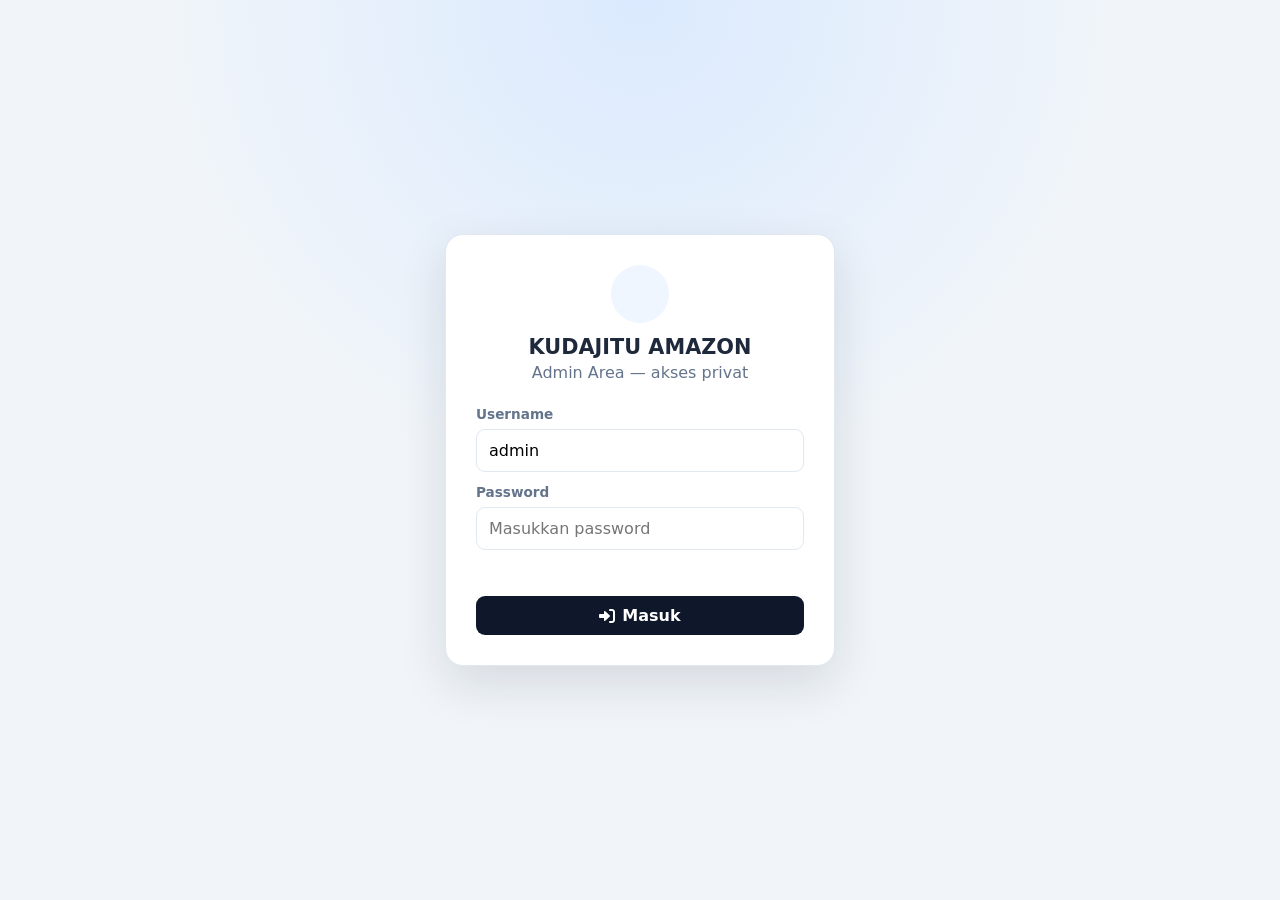
==== commit f116826e: "Fix script load order and bust cached admin frontend" ====
--- a/index.html
+++ b/index.html
@@ -4,9 +4,5 @@
 <section id="tab-kasir" class="tab-view active-view"><div class="pos-layout"><div class="panel-stack"><div class="panel"><div class="panel-header"><span>1. Informasi Pemesan</span></div><div class="form-grid"><div class="form-group"><label class="form-label">Nama Pemesan / Meja</label><input id="nama-pelanggan" class="form-control" autocomplete="off" placeholder="Ketik nama atau nomor meja..."></div><div class="form-group"><label class="form-label">Status Pembayaran</label><select id="status-pembayaran" class="form-control"><option value="Sudah Bayar">Sudah Bayar (Lunas)</option><option value="Belum Bayar">Belum Bayar (Kasbon)</option></select></div></div></div><div class="panel"><div class="panel-header"><span>2. Katalog Menu</span><button class="btn btn-sm btn-outline" onclick="loadMenu()"><i class="fas fa-sync-alt"></i> Refresh</button></div><div class="menu-grid" id="data-menu"><div class="empty-state"><i class="fas fa-circle-notch fa-spin"></i><p>Login untuk memuat menu...</p></div></div></div></div><aside class="panel order-panel"><div class="panel-header"><span>Ringkasan Order</span></div><div id="cart-items" class="cart-items"></div><div class="receipt-total"><span>TOTAL BAYAR</span><strong>KHR <span id="grand-total">0</span></strong></div><div class="action-stack"><button id="pay-btn" class="btn btn-primary btn-block" onclick="bayar()"><i class="fas fa-receipt"></i> Proses &amp; Buat Struk</button><button class="btn btn-danger btn-block" onclick="resetCart()"><i class="fas fa-times"></i> Batalkan</button></div><div id="link-area" class="link-area hidden"><div class="success-title"><i class="fas fa-check-circle"></i> Transaksi Berhasil</div><input id="invoice-link" class="form-control" readonly><div class="link-actions"><button class="btn btn-sm btn-outline" onclick="copyLink()"><i class="fas fa-copy"></i> Copy</button><a id="wa-link" class="btn btn-sm btn-success" target="_blank"><i class="fab fa-whatsapp"></i> WhatsApp</a><a id="open-link" class="btn btn-sm btn-primary" target="_blank"><i class="fas fa-external-link-alt"></i> Buka</a></div></div></aside></div></section>
 <section id="tab-history" class="tab-view hidden"><div class="panel"><div class="panel-header"><span><i class="fas fa-chart-line"></i> Laporan Transaksi</span><button class="btn btn-sm btn-outline" onclick="loadHistory()"><i class="fas fa-sync-alt"></i> Refresh</button></div><div class="table-wrap"><table class="data-table"><thead><tr><th>Waktu</th><th>Invoice</th><th>Pelanggan</th><th>Pesanan</th><th>Nominal</th><th>Status</th><th>Aksi</th></tr></thead><tbody id="history-table-body"><tr><td colspan="7" class="empty-cell">Pilih laporan untuk memuat data.</td></tr></tbody></table></div></div></section>
 <section id="tab-kelola-menu" class="tab-view hidden"><div class="panel"><div class="panel-header"><span><i class="fas fa-utensils"></i> Kelola Daftar Menu</span></div><div class="add-menu-grid"><input id="input-nama-menu" class="form-control" placeholder="Nama menu"><input id="input-harga-menu" class="form-control" type="number" min="0" placeholder="Harga (angka)"><button class="btn btn-success" onclick="tambahMenu()"><i class="fas fa-plus"></i> Tambah Menu</button></div><div class="table-wrap"><table class="data-table"><thead><tr><th>Nama Item</th><th>Harga</th><th>Aksi</th></tr></thead><tbody id="table-kelola-menu-body"></tbody></table></div></div></section>
-<section id="tab-finance" class="tab-view hidden"><div class="finance-toolbar"><div><h2>Keuangan Pribadi</h2><p>Personal finance dalam Riel Cambodia (KHR).</p></div><div class="finance-actions"><button class="btn btn-outline btn-sm" onclick="exportFinance()"><i class="fas fa-file-csv"></i> Export CSV</button><div><label class="form-label">Bulan</label><input id="finance-month" class="form-control" type="month" onchange="loadFinance()"></div></div></div><div class="finance-cards"><div class="finance-card"><span>Pemasukan</span><strong id="finance-income">៛ 0</strong></div><div class="finance-card expense"><span>Pengeluaran</span><strong id="finance-expense">៛ 0</strong></div><div class="finance-card balance"><span>Saldo Bersih</span><strong id="finance-balance">៛ 0</strong></div><div class="finance-card count"><span>Catatan</span><strong id="finance-count">0</strong></div></div><div class="finance-insights"><div class="insight-card"><span>Perbandingan Bulan</span><strong id="finance-comparison">-</strong></div><div class="insight-card"><span>Ringkasan</span><strong id="finance-report">-</strong></div></div>
-<div class="finance-section-title"><h3>💳 Saldo Akun</h3><span>Saldo dihitung dari saldo awal + transaksi + transfer</span></div><div id="finance-accounts" class="account-grid"></div>
-<div class="finance-layout finance-top"><div class="panel"><div class="panel-header"><span><i class="fas fa-plus-circle"></i> Catat Transaksi</span></div><div class="finance-form"><div class="form-group"><label class="form-label">Tanggal</label><input id="finance-date" class="form-control" type="date"></div><div class="form-group"><label class="form-label">Jenis</label><select id="finance-type" class="form-control"><option>Pengeluaran</option><option>Pemasukan</option></select></div><div class="form-group"><label class="form-label">Kategori</label><select id="finance-category" class="form-control"><option>Makanan</option><option>Tempat Tinggal</option><option>Transportasi</option><option>Belanja</option><option>Internet/Pulsa</option><option>Hiburan</option><option>Kesehatan</option><option>Kebutuhan Kerja</option><option>Tagihan</option><option>Gaji/Pemasukan</option><option>Lainnya</option></select></div><div class="form-group"><label class="form-label">Akun / Metode</label><select id="finance-method" class="form-control"></select></div><div class="form-group finance-wide"><label class="form-label">Nominal (KHR ៛)</label><input id="finance-amount" class="form-control" type="number" min="1" step="1" placeholder="25000"></div><div class="form-group finance-wide"><label class="form-label">Keterangan</label><input id="finance-note" class="form-control" placeholder="Contoh: Makan siang"></div><button id="finance-save" class="btn btn-success btn-block finance-wide" onclick="saveFinance()"><i class="fas fa-save"></i> Simpan Catatan</button></div></div><div class="panel"><div class="panel-header"><span><i class="fas fa-history"></i> Riwayat Keuangan</span><button class="btn btn-sm btn-outline" onclick="loadFinance()"><i class="fas fa-sync-alt"></i> Refresh</button></div><div class="table-wrap"><table class="data-table finance-table"><thead><tr><th>Tanggal</th><th>Jenis</th><th>Kategori</th><th>Keterangan</th><th>Nominal</th><th>Akun</th><th>Aksi</th></tr></thead><tbody id="finance-table-body"></tbody></table></div></div></div>
-<div class="finance-layout"><div class="panel"><div class="panel-header"><span>📊 Pengeluaran per Kategori</span></div><div id="finance-categories" class="category-list"></div></div><div class="panel"><div class="panel-header"><span>📅 Pengeluaran Harian</span></div><div id="finance-daily" class="category-list"></div></div></div><div class="finance-layout"><div class="panel"><div class="panel-header"><span>🎯 Budget Bulanan</span></div><div class="finance-form"><select id="budget-category" class="form-control"><option>Makanan</option><option>Tempat Tinggal</option><option>Transportasi</option><option>Belanja</option><option>Internet/Pulsa</option><option>Hiburan</option><option>Kesehatan</option><option>Kebutuhan Kerja</option><option>Tagihan</option><option>Lainnya</option></select><input id="budget-amount" class="form-control" type="number" min="1" placeholder="Budget KHR"><button class="btn btn-primary finance-wide" onclick="saveBudget()">Simpan Budget</button></div><div id="finance-budgets" class="budget-list"></div></div><div class="panel"><div class="panel-header"><span>🔄 Rekonsiliasi Saldo</span></div><div class="finance-form"><select id="reconcile-account" class="form-control"></select><input id="reconcile-actual" class="form-control" type="number" min="0" placeholder="Saldo aktual KHR"><input id="reconcile-date" class="form-control" type="date"><input id="reconcile-note" class="form-control finance-wide" placeholder="Catatan (opsional)"><button class="btn btn-warning finance-wide" onclick="reconcileAccount()">Sesuaikan Saldo</button></div></div></div>
-<div class="finance-layout"><div class="panel"><div class="panel-header"><span>💳 Tambah Akun</span></div><div class="finance-form"><input id="account-name" class="form-control" placeholder="Contoh: Pi Pay"><input id="account-opening" class="form-control" type="number" min="0" placeholder="Saldo awal KHR"><button class="btn btn-success finance-wide" onclick="saveAccount()">Tambah Akun</button></div></div><div class="panel"><div class="panel-header"><span>↔️ Transfer Antar Akun</span></div><div class="finance-form"><input id="transfer-date" class="form-control" type="date"><select id="transfer-from" class="form-control"></select><select id="transfer-to" class="form-control"></select><input id="transfer-amount" class="form-control" type="number" min="1" placeholder="Nominal KHR"><input id="transfer-note" class="form-control finance-wide" placeholder="Catatan transfer"><button class="btn btn-warning finance-wide" onclick="saveTransfer()">Catat Transfer</button></div></div></div>
-</section></main></div><script src="app.js" defer></script><script src="auth.js" defer></script><script src="finance.js" defer></script></body></html>+<section id="tab-finance" class="tab-view hidden"><div class="finance-toolbar"><div><h2>Keuangan Pribadi</h2><p>Personal finance dalam Riel Cambodia (KHR).</p></div><div class="finance-actions"><button class="btn btn-outline btn-sm" onclick="exportFinance()"><i class="fas fa-file-csv"></i> Export CSV</button><div><label class="form-label">Bulan</label><input id="finance-month" class="form-control" type="month" onchange="loadFinance()"></div></div></div><div class="finance-cards"><div class="finance-card"><span>Pemasukan</span><strong id="finance-income">៛ 0</strong></div><div class="finance-card expense"><span>Pengeluaran</span><strong id="finance-expense">៛ 0</strong></div><div class="finance-card balance"><span>Saldo Bersih</span><strong id="finance-balance">៛ 0</strong></div><div class="finance-card count"><span>Catatan</span><strong id="finance-count">0</strong></div></div><div class="finance-insights"><div class="insight-card"><span>Perbandingan Bulan</span><strong id="finance-comparison">-</strong></div><div class="insight-card"><span>Ringkasan</span><strong id="finance-report">-</strong></div></div><div class="finance-section-title"><h3>💳 Saldo Akun</h3><span>Saldo dihitung dari saldo awal + transaksi + transfer</span></div><div id="finance-accounts" class="account-grid"></div><div class="finance-layout finance-top"><div class="panel"><div class="panel-header"><span><i class="fas fa-plus-circle"></i> Catat Transaksi</span></div><div class="finance-form"><div class="form-group"><label class="form-label">Tanggal</label><input id="finance-date" class="form-control" type="date"></div><div class="form-group"><label class="form-label">Jenis</label><select id="finance-type" class="form-control"><option>Pengeluaran</option><option>Pemasukan</option></select></div><div class="form-group"><label class="form-label">Kategori</label><select id="finance-category" class="form-control"><option>Makanan</option><option>Tempat Tinggal</option><option>Transportasi</option><option>Belanja</option><option>Internet/Pulsa</option><option>Hiburan</option><option>Kesehatan</option><option>Kebutuhan Kerja</option><option>Tagihan</option><option>Gaji/Pemasukan</option><option>Lainnya</option></select></div><div class="form-group"><label class="form-label">Akun / Metode</label><select id="finance-method" class="form-control"></select></div><div class="form-group finance-wide"><label class="form-label">Nominal (KHR ៛)</label><input id="finance-amount" class="form-control" type="number" min="1" step="1" placeholder="25000"></div><div class="form-group finance-wide"><label class="form-label">Keterangan</label><input id="finance-note" class="form-control" placeholder="Contoh: Makan siang"></div><button id="finance-save" class="btn btn-success btn-block finance-wide" onclick="saveFinance()"><i class="fas fa-save"></i> Simpan Catatan</button></div></div><div class="panel"><div class="panel-header"><span><i class="fas fa-history"></i> Riwayat Keuangan</span><button class="btn btn-sm btn-outline" onclick="loadFinance()"><i class="fas fa-sync-alt"></i> Refresh</button></div><div class="table-wrap"><table class="data-table finance-table"><thead><tr><th>Tanggal</th><th>Jenis</th><th>Kategori</th><th>Keterangan</th><th>Nominal</th><th>Akun</th><th>Aksi</th></tr></thead><tbody id="finance-table-body"></tbody></table></div></div></div><div class="finance-layout"><div class="panel"><div class="panel-header"><span>📊 Pengeluaran per Kategori</span></div><div id="finance-categories" class="category-list"></div></div><div class="panel"><div class="panel-header"><span>📅 Pengeluaran Harian</span></div><div id="finance-daily" class="category-list"></div></div></div><div class="finance-layout"><div class="panel"><div class="panel-header"><span>🎯 Budget Bulanan</span></div><div class="finance-form"><select id="budget-category" class="form-control"><option>Makanan</option><option>Tempat Tinggal</option><option>Transportasi</option><option>Belanja</option><option>Internet/Pulsa</option><option>Hiburan</option><option>Kesehatan</option><option>Kebutuhan Kerja</option><option>Tagihan</option><option>Lainnya</option></select><input id="budget-amount" class="form-control" type="number" min="1" placeholder="Budget KHR"><button class="btn btn-primary finance-wide" onclick="saveBudget()">Simpan Budget</button></div><div id="finance-budgets" class="budget-list"></div></div><div class="panel"><div class="panel-header"><span>🔄 Rekonsiliasi Saldo</span></div><div class="finance-form"><select id="reconcile-account" class="form-control"></select><input id="reconcile-actual" class="form-control" type="number" min="0" placeholder="Saldo aktual KHR"><input id="reconcile-date" class="form-control" type="date"><input id="reconcile-note" class="form-control finance-wide" placeholder="Catatan (opsional)"><button class="btn btn-warning finance-wide" onclick="reconcileAccount()">Sesuaikan Saldo</button></div></div></div><div class="finance-layout"><div class="panel"><div class="panel-header"><span>💳 Tambah Akun</span></div><div class="finance-form"><input id="account-name" class="form-control" placeholder="Contoh: Pi Pay"><input id="account-opening" class="form-control" type="number" min="0" placeholder="Saldo awal KHR"><button class="btn btn-success finance-wide" onclick="saveAccount()">Tambah Akun</button></div></div><div class="panel"><div class="panel-header"><span>↔️ Transfer Antar Akun</span></div><div class="finance-form"><input id="transfer-date" class="form-control" type="date"><select id="transfer-from" class="form-control"></select><select id="transfer-to" class="form-control"></select><input id="transfer-amount" class="form-control" type="number" min="1" placeholder="Nominal KHR"><input id="transfer-note" class="form-control finance-wide" placeholder="Catatan transfer"><button class="btn btn-warning finance-wide" onclick="saveTransfer()">Catat Transfer</button></div></div></div></section></main></div>
+<script src="auth.js?v=20260820-1459" defer></script><script src="app.js?v=20260820-1459" defer></script><script src="finance.js?v=20260820-1459" defer></script></body></html>
--- a/style.css
+++ b/style.css
@@ -1 +1 @@
-*{box-sizing:border-box}:root{--primary:#0f172a;--accent:#2563eb;--success:#10b981;--danger:#ef4444;--warning:#f59e0b;--text-main:#1e293b;--text-muted:#64748b;--border:#e2e8f0;--bg:#f1f5f9}body{margin:0;background:var(--bg);color:var(--text-main);font-family:Inter,system-ui,-apple-system,BlinkMacSystemFont,"Segoe UI",sans-serif}button,input,select{font:inherit}.hidden{display:none!important}.app-header{background:#fff;border-bottom:1px solid var(--border);min-height:70px;padding:0 28px;display:flex;align-items:center;justify-content:space-between}.brand{font-size:1.25rem;font-weight:900;letter-spacing:.5px;color:var(--primary)}.brand span{color:var(--accent)}.header-right{display:flex;align-items:center;gap:14px}.kasir-label{color:var(--text-muted);font-weight:600}.status-pill{border-radius:999px;padding:6px 10px;font-size:.78rem;font-weight:800}.status-loading{background:#f1f5f9;color:#64748b}.status-ok{background:#ecfdf5;color:#047857}.status-error{background:#fef2f2;color:#b91c1c}.app-nav{display:flex;gap:6px;padding:10px 28px;background:#fff;border-bottom:1px solid var(--border);overflow:auto}.nav-tab{white-space:nowrap;border:0;background:transparent;padding:10px 14px;color:var(--text-muted);font-weight:700;border-radius:9px;cursor:pointer}.nav-tab:hover,.nav-tab.active{background:#eff6ff;color:var(--accent)}.container{max-width:1400px;margin:0 auto;padding:24px}.pos-layout{display:grid;grid-template-columns:minmax(0,1.7fr) minmax(320px,.9fr);gap:24px;align-items:start}.panel-stack{display:grid;gap:20px}.panel{background:#fff;border:1px solid var(--border);border-radius:14px;box-shadow:0 7px 24px rgba(15,23,42,.04);overflow:hidden}.panel-header{padding:18px 20px;border-bottom:1px solid var(--border);display:flex;justify-content:space-between;align-items:center;font-weight:800}.form-grid,.add-menu-grid{padding:20px;display:grid;grid-template-columns:1fr 1fr;gap:16px}.add-menu-grid{grid-template-columns:1.4fr 1fr auto}.form-group{display:flex;flex-direction:column;gap:7px}.form-label{font-size:.85rem;color:var(--text-muted);font-weight:700}.form-control{width:100%;border:1px solid var(--border);border-radius:9px;padding:11px 12px;outline:none;background:#fff}.form-control:focus{border-color:#93c5fd;box-shadow:0 0 0 3px #dbeafe}.menu-grid{padding:18px;display:grid;grid-template-columns:repeat(2,minmax(0,1fr));gap:12px}.menu-item{text-align:left;border:1px solid var(--border);border-left:4px solid var(--accent);background:#fff;border-radius:10px;padding:15px;cursor:pointer;transition:.18s;display:flex;justify-content:space-between;gap:12px;align-items:center}.menu-item:hover{transform:translateY(-1px);box-shadow:0 6px 14px rgba(15,23,42,.08)}.menu-item-name{font-weight:800}.menu-item-price{color:var(--accent);font-weight:800;white-space:nowrap}.order-panel{position:sticky;top:20px}.cart-items{min-height:220px;max-height:500px;overflow:auto;padding:10px 20px}.cart-row{display:flex;justify-content:space-between;gap:15px;padding:14px 0;border-bottom:1px solid #f1f5f9}.cart-row small{display:block;color:var(--text-muted);margin-top:4px}.cart-right{text-align:right;font-weight:800}.cart-right>span{display:block;margin-bottom:6px}.cart-right button{border:1px solid var(--border);background:#fff;width:28px;height:28px;cursor:pointer}.receipt-total{border-top:1px solid var(--border);padding:18px 20px;display:flex;justify-content:space-between;align-items:center;font-size:1rem}.receipt-total strong{color:var(--danger);font-size:1.25rem}.action-stack{padding:0 20px 20px;display:grid;gap:10px}.btn{border:0;border-radius:9px;padding:10px 14px;cursor:pointer;font-weight:800;text-decoration:none;display:inline-flex;align-items:center;justify-content:center;gap:7px}.btn:disabled{opacity:.6;cursor:not-allowed}.btn-block{width:100%}.btn-primary{background:var(--primary);color:#fff}.btn-primary:hover{background:#020617}.btn-success{background:var(--success);color:#fff}.btn-danger{background:var(--danger);color:#fff}.btn-warning{background:var(--warning);color:#fff}.btn-outline{background:#fff;color:var(--primary);border:1px solid var(--border)}.btn-sm{padding:7px 10px;font-size:.8rem}.link-area{margin:0 20px 20px;padding:14px;border:1px solid #a7f3d0;background:#ecfdf5;border-radius:10px}.success-title{font-weight:900;color:#047857;margin-bottom:10px}.link-actions{display:flex;flex-wrap:wrap;gap:7px;margin-top:8px}.link-actions .btn{flex:1}.tab-view{display:block}.table-wrap{overflow:auto}.data-table{width:100%;border-collapse:collapse;min-width:900px}.data-table th,.data-table td{padding:13px 14px;border-bottom:1px solid var(--border);text-align:left;vertical-align:middle}.data-table th{background:#0f172a;color:#fff;font-size:.82rem}.invoice-badge{background:#e2e8f0;padding:4px 8px;border-radius:7px;font-size:.78rem;font-weight:800}.badge{display:inline-block;padding:5px 9px;border-radius:7px;font-size:.74rem;font-weight:900}.badge-paid{background:#ecfdf5;color:#047857;border:1px solid #a7f3d0}.badge-unpaid{background:#fef2f2;color:#b91c1c;border:1px solid #fecaca}.empty-state{min-height:150px;padding:30px;display:flex;align-items:center;justify-content:center;flex-direction:column;color:var(--text-muted);text-align:center;gap:8px}.empty-state i{font-size:1.5rem}.empty-cell{text-align:center!important;color:var(--text-muted);padding:35px!important}.error-state{color:#b91c1c;padding:30px;text-align:center}.error-text{color:#b91c1c}.finance-toolbar{display:flex;justify-content:space-between;align-items:end;gap:20px;margin-bottom:18px}.finance-toolbar h2{margin:0 0 5px}.finance-toolbar p{margin:0;color:var(--text-muted)}.finance-toolbar>div:last-child{width:190px}.finance-cards{display:grid;grid-template-columns:repeat(4,1fr);gap:14px;margin-bottom:20px}.finance-card{background:#fff;border:1px solid var(--border);border-radius:14px;padding:20px;box-shadow:0 7px 24px rgba(15,23,42,.04)}.finance-card span{display:block;color:var(--text-muted);font-size:.82rem;font-weight:700;margin-bottom:9px}.finance-card strong{font-size:1.35rem}.finance-card.expense strong{color:var(--danger)}.finance-card.balance strong{color:var(--success)}.finance-layout{display:grid;grid-template-columns:minmax(300px,.7fr) minmax(0,1.6fr);gap:20px;margin-bottom:20px}.finance-top{margin-bottom:20px}.finance-form{padding:20px;display:grid;grid-template-columns:1fr 1fr;gap:15px}.finance-wide{grid-column:1/-1}.finance-table{min-width:850px}.finance-table td:nth-child(5){font-weight:800;white-space:nowrap}.finance-section-title{display:flex;justify-content:space-between;align-items:end;margin:24px 0 12px}.finance-section-title h3{margin:0}.finance-section-title span{color:var(--text-muted);font-size:.8rem}.account-grid{display:grid;grid-template-columns:repeat(5,minmax(150px,1fr));gap:12px;margin-bottom:20px}.account-card{background:#fff;border:1px solid var(--border);border-radius:12px;padding:16px}.account-card span{display:block;color:var(--text-muted);font-size:.8rem;font-weight:700;margin-bottom:8px}.account-card strong{font-size:1.1rem}.category-list,.budget-list{padding:16px}.category-row{display:flex;justify-content:space-between;padding:11px 0;border-bottom:1px solid var(--border)}.category-row:last-child{border-bottom:0}.category-row strong{white-space:nowrap}.budget-row{padding:12px 0;border-bottom:1px solid var(--border)}.budget-row>div:first-child{display:flex;justify-content:space-between;gap:12px;margin-bottom:8px}.budget-row strong{white-space:nowrap}.budget-row small{color:var(--text-muted)}.budget-track{height:8px;background:#e2e8f0;border-radius:999px;overflow:hidden}.budget-track i{display:block;height:100%;background:var(--accent);border-radius:999px}.receipt-container{min-height:100vh;display:flex;flex-direction:column;align-items:center;justify-content:center;padding:20px;background:var(--bg)}.receipt-card{background:#fff;width:100%;max-width:420px;border-radius:16px;box-shadow:0 10px 30px rgba(15,23,42,.08);overflow:hidden}.receipt-header{text-align:center;padding:30px 24px 20px;border-top:6px solid var(--accent);border-bottom:2px dashed var(--border)}.receipt-header h1{margin:0;font-size:1.45rem;color:var(--primary)}.receipt-header p{margin:5px 0 0;color:var(--text-muted)}.receipt-body{padding:24px}.receipt-info{display:flex;justify-content:space-between;gap:15px;color:var(--text-muted);font-size:.83rem;margin-bottom:18px}.receipt-info strong{display:block;color:var(--text-main);margin-top:4px}.customer-name{color:var(--accent)!important;font-size:1rem}.text-right{text-align:right}.items-container{margin:24px 0}.item-row{display:flex;justify-content:space-between;gap:15px;margin-bottom:13px}@media(max-width:1000px){.finance-cards{grid-template-columns:1fr 1fr}.finance-layout{grid-template-columns:1fr}.account-grid{grid-template-columns:repeat(2,1fr)}.pos-layout{grid-template-columns:1fr}.order-panel{position:static}}@media(max-width:640px){.container{padding:14px}.app-header{padding:0 14px}.app-nav{padding:8px 14px}.form-grid,.add-menu-grid,.menu-grid,.finance-form{grid-template-columns:1fr}.finance-cards{grid-template-columns:1fr}.account-grid{grid-template-columns:1fr}.finance-toolbar{align-items:stretch;flex-direction:column}.finance-toolbar>div:last-child{width:100%}.finance-section-title{display:block}.brand{font-size:1rem}.kasir-label{display:none}}+*{box-sizing:border-box}:root{--primary:#0f172a;--accent:#2563eb;--success:#10b981;--danger:#ef4444;--warning:#f59e0b;--text-main:#1e293b;--text-muted:#64748b;--border:#e2e8f0;--bg:#f1f5f9}body{margin:0;background:var(--bg);color:var(--text-main);font-family:Inter,system-ui,-apple-system,BlinkMacSystemFont,"Segoe UI",sans-serif}button,input,select{font:inherit}.hidden{display:none!important}.login-screen{min-height:100vh;display:flex;align-items:center;justify-content:center;padding:20px;background:radial-gradient(circle at top,#dbeafe,#f1f5f9 45%)}.login-card{width:100%;max-width:390px;background:#fff;border:1px solid var(--border);border-radius:18px;padding:30px;box-shadow:0 18px 50px rgba(15,23,42,.12)}.login-card h1{text-align:center;margin:12px 0 4px;font-size:1.3rem}.login-card p{text-align:center;color:var(--text-muted);margin:0 0 24px}.login-card .form-label{display:block;margin:12px 0 7px}.login-icon{margin:auto;width:58px;height:58px;border-radius:50%;display:flex;align-items:center;justify-content:center;background:#eff6ff;color:var(--accent);font-size:1.5rem}.login-error{min-height:22px;color:#b91c1c;font-size:.85rem;font-weight:700;margin:12px 0}.app-header{background:#fff;border-bottom:1px solid var(--border);min-height:70px;padding:0 28px;display:flex;align-items:center;justify-content:space-between}.brand{font-size:1.25rem;font-weight:900;letter-spacing:.5px;color:var(--primary)}.brand span{color:var(--accent)}.header-right{display:flex;align-items:center;gap:14px}.kasir-label{color:var(--text-muted);font-weight:600}.status-pill{border-radius:999px;padding:6px 10px;font-size:.78rem;font-weight:800}.status-loading{background:#f1f5f9;color:#64748b}.status-ok{background:#ecfdf5;color:#047857}.status-error{background:#fef2f2;color:#b91c1c}.app-nav{display:flex;gap:6px;padding:10px 28px;background:#fff;border-bottom:1px solid var(--border);overflow:auto}.nav-tab{white-space:nowrap;border:0;background:transparent;padding:10px 14px;color:var(--text-muted);font-weight:700;border-radius:9px;cursor:pointer}.nav-tab:hover,.nav-tab.active{background:#eff6ff;color:var(--accent)}.container{max-width:1400px;margin:0 auto;padding:24px}.pos-layout{display:grid;grid-template-columns:minmax(0,1.7fr) minmax(320px,.9fr);gap:24px;align-items:start}.panel-stack{display:grid;gap:20px}.panel{background:#fff;border:1px solid var(--border);border-radius:14px;box-shadow:0 7px 24px rgba(15,23,42,.04);overflow:hidden}.panel-header{padding:18px 20px;border-bottom:1px solid var(--border);display:flex;justify-content:space-between;align-items:center;font-weight:800}.form-grid,.add-menu-grid{padding:20px;display:grid;grid-template-columns:1fr 1fr;gap:16px}.add-menu-grid{grid-template-columns:1.4fr 1fr auto}.form-group{display:flex;flex-direction:column;gap:7px}.form-label{font-size:.85rem;color:var(--text-muted);font-weight:700}.form-control{width:100%;border:1px solid var(--border);border-radius:9px;padding:11px 12px;outline:none;background:#fff}.form-control:focus{border-color:#93c5fd;box-shadow:0 0 0 3px #dbeafe}.menu-grid{padding:18px;display:grid;grid-template-columns:repeat(2,minmax(0,1fr));gap:12px}.menu-item{text-align:left;border:1px solid var(--border);border-left:4px solid var(--accent);background:#fff;border-radius:10px;padding:15px;cursor:pointer;transition:.18s;display:flex;justify-content:space-between;gap:12px;align-items:center}.menu-item:hover{transform:translateY(-1px);box-shadow:0 6px 14px rgba(15,23,42,.08)}.menu-item-name{font-weight:800}.menu-item-price{color:var(--accent);font-weight:800;white-space:nowrap}.order-panel{position:sticky;top:20px}.cart-items{min-height:220px;max-height:500px;overflow:auto;padding:10px 20px}.cart-row{display:flex;justify-content:space-between;gap:15px;padding:14px 0;border-bottom:1px solid #f1f5f9}.cart-row small{display:block;color:var(--text-muted);margin-top:4px}.cart-right{text-align:right;font-weight:800}.cart-right>span{display:block;margin-bottom:6px}.cart-right button{border:1px solid var(--border);background:#fff;width:28px;height:28px;cursor:pointer}.receipt-total{border-top:1px solid var(--border);padding:18px 20px;display:flex;justify-content:space-between;align-items:center;font-size:1rem}.receipt-total strong{color:var(--danger);font-size:1.25rem}.action-stack{padding:0 20px 20px;display:grid;gap:10px}.btn{border:0;border-radius:9px;padding:10px 14px;cursor:pointer;font-weight:800;text-decoration:none;display:inline-flex;align-items:center;justify-content:center;gap:7px}.btn:disabled{opacity:.6;cursor:not-allowed}.btn-block{width:100%}.btn-primary{background:var(--primary);color:#fff}.btn-primary:hover{background:#020617}.btn-success{background:var(--success);color:#fff}.btn-danger{background:var(--danger);color:#fff}.btn-warning{background:var(--warning);color:#fff}.btn-outline{background:#fff;color:var(--primary);border:1px solid var(--border)}.btn-sm{padding:7px 10px;font-size:.8rem}.link-area{margin:0 20px 20px;padding:14px;border:1px solid #a7f3d0;background:#ecfdf5;border-radius:10px}.success-title{font-weight:900;color:#047857;margin-bottom:10px}.link-actions{display:flex;flex-wrap:wrap;gap:7px;margin-top:8px}.link-actions .btn{flex:1}.tab-view{display:block}.table-wrap{overflow:auto}.data-table{width:100%;border-collapse:collapse;min-width:900px}.data-table th,.data-table td{padding:13px 14px;border-bottom:1px solid var(--border);text-align:left;vertical-align:middle}.data-table th{background:#0f172a;color:#fff;font-size:.82rem}.invoice-badge{background:#e2e8f0;padding:4px 8px;border-radius:7px;font-size:.78rem;font-weight:800}.badge{display:inline-block;padding:5px 9px;border-radius:7px;font-size:.74rem;font-weight:900}.badge-paid{background:#ecfdf5;color:#047857;border:1px solid #a7f3d0}.badge-unpaid{background:#fef2f2;color:#b91c1c;border:1px solid #fecaca}.empty-state{min-height:150px;padding:30px;display:flex;align-items:center;justify-content:center;flex-direction:column;color:var(--text-muted);text-align:center;gap:8px}.empty-state i{font-size:1.5rem}.empty-cell{text-align:center!important;color:var(--text-muted);padding:35px!important}.error-state{color:#b91c1c;padding:30px;text-align:center}.error-text{color:#b91c1c}.finance-toolbar{display:flex;justify-content:space-between;align-items:end;gap:20px;margin-bottom:18px}.finance-toolbar h2{margin:0 0 5px}.finance-toolbar p{margin:0;color:var(--text-muted)}.finance-toolbar>div:last-child{width:190px}.finance-actions{display:flex;align-items:end;gap:10px}.finance-actions>div{width:190px}.finance-cards{display:grid;grid-template-columns:repeat(4,1fr);gap:14px;margin-bottom:14px}.finance-card{background:#fff;border:1px solid var(--border);border-radius:14px;padding:20px;box-shadow:0 7px 24px rgba(15,23,42,.04)}.finance-card span{display:block;color:var(--text-muted);font-size:.82rem;font-weight:700;margin-bottom:9px}.finance-card strong{font-size:1.35rem}.finance-card.expense strong{color:var(--danger)}.finance-card.balance strong{color:var(--success)}.finance-insights{display:grid;grid-template-columns:1fr 1fr;gap:14px;margin-bottom:20px}.insight-card{background:#fff;border:1px solid var(--border);border-radius:12px;padding:15px}.insight-card span{display:block;color:var(--text-muted);font-size:.78rem;margin-bottom:6px}.insight-card strong{font-size:.9rem}.finance-layout{display:grid;grid-template-columns:minmax(300px,.7fr) minmax(0,1.6fr);gap:20px;margin-bottom:20px}.finance-top{margin-bottom:20px}.finance-form{padding:20px;display:grid;grid-template-columns:1fr 1fr;gap:15px}.finance-wide{grid-column:1/-1}.finance-table{min-width:850px}.finance-table td:nth-child(5){font-weight:800;white-space:nowrap}.finance-section-title{display:flex;justify-content:space-between;align-items:end;margin:24px 0 12px}.finance-section-title h3{margin:0}.finance-section-title span{color:var(--text-muted);font-size:.8rem}.account-grid{display:grid;grid-template-columns:repeat(5,minmax(150px,1fr));gap:12px;margin-bottom:20px}.account-card{background:#fff;border:1px solid var(--border);border-radius:12px;padding:16px}.account-card span{display:block;color:var(--text-muted);font-size:.8rem;font-weight:700;margin-bottom:8px}.account-card strong{font-size:1.1rem}.negative-balance{color:var(--danger)!important}.category-list,.budget-list{padding:16px}.category-row{display:flex;justify-content:space-between;gap:15px;padding:11px 0;border-bottom:1px solid var(--border)}.category-row:last-child{border-bottom:0}.category-row strong{white-space:nowrap}.category-track,.daily-track{height:7px;background:#e2e8f0;border-radius:999px;overflow:hidden;margin-top:7px;min-width:180px}.category-track i,.daily-track i{display:block;height:100%;background:var(--accent);border-radius:999px}.daily-row{display:grid;grid-template-columns:35px 1fr auto;gap:10px;align-items:center;padding:7px 0}.daily-row strong{font-size:.8rem;white-space:nowrap}.budget-row{padding:12px 0;border-bottom:1px solid var(--border)}.budget-row>div:first-child{display:flex;justify-content:space-between;gap:12px;margin-bottom:8px}.budget-row strong{white-space:nowrap}.budget-row small{color:var(--text-muted)}.budget-track{height:8px;background:#e2e8f0;border-radius:999px;overflow:hidden}.budget-track i{display:block;height:100%;background:var(--accent);border-radius:999px}.budget-track i.budget-warn{background:var(--warning)}.budget-track i.budget-over{background:var(--danger)}.receipt-container{min-height:100vh;display:flex;flex-direction:column;align-items:center;justify-content:center;padding:20px;background:var(--bg)}.receipt-card{background:#fff;width:100%;max-width:420px;border-radius:16px;box-shadow:0 10px 30px rgba(15,23,42,.08);overflow:hidden}.receipt-header{text-align:center;padding:30px 24px 20px;border-top:6px solid var(--accent);border-bottom:2px dashed var(--border)}.receipt-header h1{margin:0;font-size:1.45rem;color:var(--primary)}.receipt-header p{margin:5px 0 0;color:var(--text-muted)}.receipt-body{padding:24px}.receipt-info{display:flex;justify-content:space-between;gap:15px;color:var(--text-muted);font-size:.83rem;margin-bottom:18px}.receipt-info strong{display:block;color:var(--text-main);margin-top:4px}.customer-name{color:var(--accent)!important;font-size:1rem}.text-right{text-align:right}.items-container{margin:24px 0}.item-row{display:flex;justify-content:space-between;gap:15px;margin-bottom:13px}@media(max-width:1000px){.finance-cards{grid-template-columns:1fr 1fr}.finance-layout{grid-template-columns:1fr}.account-grid{grid-template-columns:repeat(2,1fr)}.pos-layout{grid-template-columns:1fr}.order-panel{position:static}}@media(max-width:640px){.container{padding:14px}.app-header{padding:0 14px}.app-nav{padding:8px 14px}.form-grid,.add-menu-grid,.menu-grid,.finance-form{grid-template-columns:1fr}.finance-cards,.finance-insights{grid-template-columns:1fr}.account-grid{grid-template-columns:1fr}.finance-toolbar{align-items:stretch;flex-direction:column}.finance-actions{align-items:stretch;flex-direction:column}.finance-actions>div,.finance-toolbar>div:last-child{width:100%}.finance-section-title{display:block}.brand{font-size:1rem}.kasir-label{display:none}.header-right .status-pill{display:none}.daily-row{grid-template-columns:25px 1fr}.daily-row strong{display:none}}
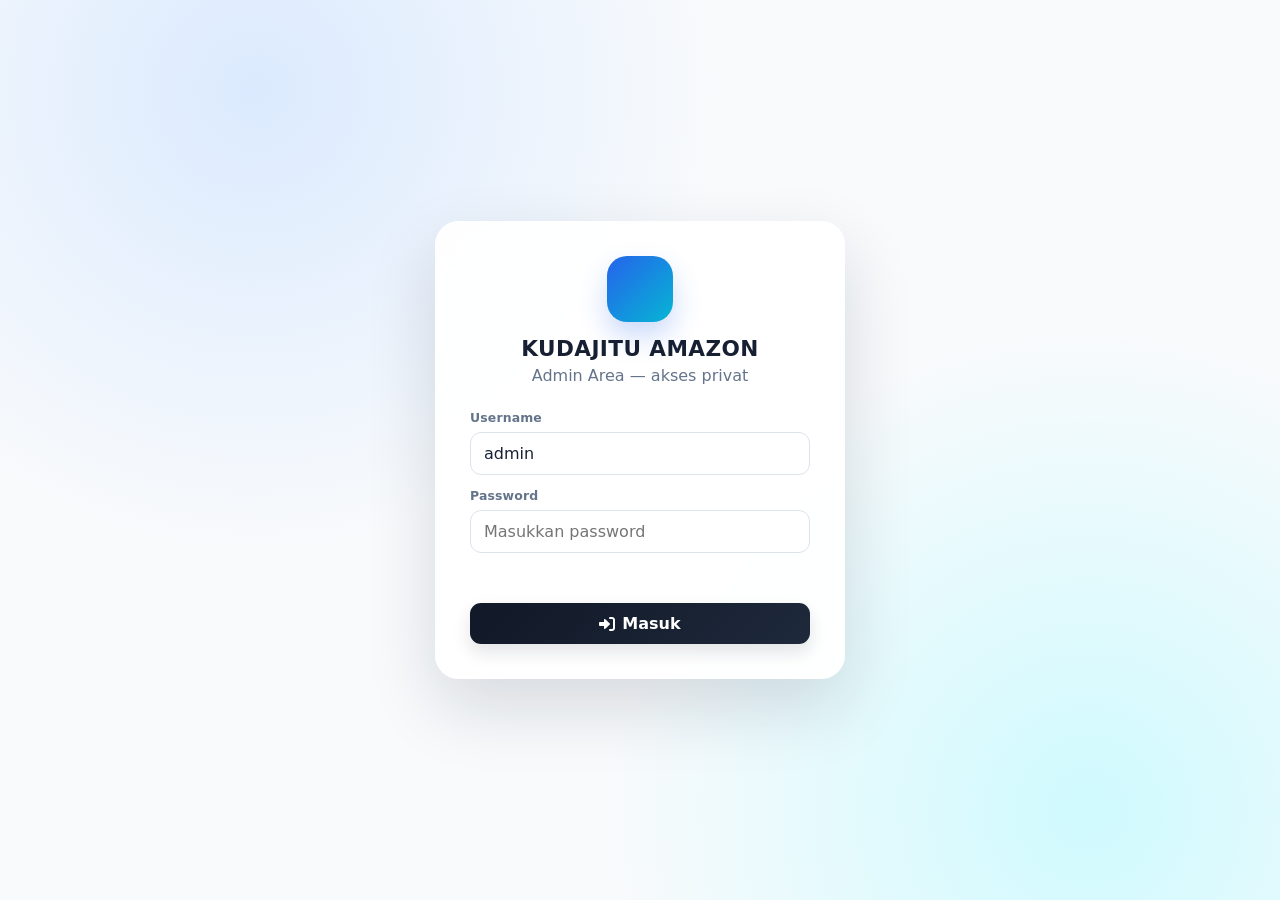
==== commit bd99ef8a: "Refresh frontend asset versions for stable deployment" ====
--- a/index.html
+++ b/index.html
@@ -4,5 +4,5 @@
 <section id="tab-kasir" class="tab-view active-view"><div class="pos-layout"><div class="panel-stack"><div class="panel"><div class="panel-header"><span>1. Informasi Pemesan</span></div><div class="form-grid"><div class="form-group"><label class="form-label">Nama Pemesan / Meja</label><input id="nama-pelanggan" class="form-control" autocomplete="off" placeholder="Ketik nama atau nomor meja..."></div><div class="form-group"><label class="form-label">Status Pembayaran</label><select id="status-pembayaran" class="form-control"><option value="Sudah Bayar">Sudah Bayar (Lunas)</option><option value="Belum Bayar">Belum Bayar (Kasbon)</option></select></div></div></div><div class="panel"><div class="panel-header"><span>2. Katalog Menu</span><button class="btn btn-sm btn-outline" onclick="loadMenu()"><i class="fas fa-sync-alt"></i> Refresh</button></div><div class="menu-grid" id="data-menu"><div class="empty-state"><i class="fas fa-circle-notch fa-spin"></i><p>Login untuk memuat menu...</p></div></div></div></div><aside class="panel order-panel"><div class="panel-header"><span>Ringkasan Order</span></div><div id="cart-items" class="cart-items"></div><div class="receipt-total"><span>TOTAL BAYAR</span><strong>KHR <span id="grand-total">0</span></strong></div><div class="action-stack"><button id="pay-btn" class="btn btn-primary btn-block" onclick="bayar()"><i class="fas fa-receipt"></i> Proses &amp; Buat Struk</button><button class="btn btn-danger btn-block" onclick="resetCart()"><i class="fas fa-times"></i> Batalkan</button></div><div id="link-area" class="link-area hidden"><div class="success-title"><i class="fas fa-check-circle"></i> Transaksi Berhasil</div><input id="invoice-link" class="form-control" readonly><div class="link-actions"><button class="btn btn-sm btn-outline" onclick="copyLink()"><i class="fas fa-copy"></i> Copy</button><a id="wa-link" class="btn btn-sm btn-success" target="_blank"><i class="fab fa-whatsapp"></i> WhatsApp</a><a id="open-link" class="btn btn-sm btn-primary" target="_blank"><i class="fas fa-external-link-alt"></i> Buka</a></div></div></aside></div></section>
 <section id="tab-history" class="tab-view hidden"><div class="panel"><div class="panel-header"><span><i class="fas fa-chart-line"></i> Laporan Transaksi</span><button class="btn btn-sm btn-outline" onclick="loadHistory()"><i class="fas fa-sync-alt"></i> Refresh</button></div><div class="table-wrap"><table class="data-table"><thead><tr><th>Waktu</th><th>Invoice</th><th>Pelanggan</th><th>Pesanan</th><th>Nominal</th><th>Status</th><th>Aksi</th></tr></thead><tbody id="history-table-body"><tr><td colspan="7" class="empty-cell">Pilih laporan untuk memuat data.</td></tr></tbody></table></div></div></section>
 <section id="tab-kelola-menu" class="tab-view hidden"><div class="panel"><div class="panel-header"><span><i class="fas fa-utensils"></i> Kelola Daftar Menu</span></div><div class="add-menu-grid"><input id="input-nama-menu" class="form-control" placeholder="Nama menu"><input id="input-harga-menu" class="form-control" type="number" min="0" placeholder="Harga (angka)"><button class="btn btn-success" onclick="tambahMenu()"><i class="fas fa-plus"></i> Tambah Menu</button></div><div class="table-wrap"><table class="data-table"><thead><tr><th>Nama Item</th><th>Harga</th><th>Aksi</th></tr></thead><tbody id="table-kelola-menu-body"></tbody></table></div></div></section>
-<section id="tab-finance" class="tab-view hidden"><div class="finance-toolbar"><div><h2>Keuangan Pribadi</h2><p>Personal finance dalam Riel Cambodia (KHR).</p></div><div class="finance-actions"><button class="btn btn-outline btn-sm" onclick="exportFinance()"><i class="fas fa-file-csv"></i> Export CSV</button><div><label class="form-label">Bulan</label><input id="finance-month" class="form-control" type="month" onchange="loadFinance()"></div></div></div><div class="finance-cards"><div class="finance-card"><span>Pemasukan</span><strong id="finance-income">៛ 0</strong></div><div class="finance-card expense"><span>Pengeluaran</span><strong id="finance-expense">៛ 0</strong></div><div class="finance-card balance"><span>Saldo Bersih</span><strong id="finance-balance">៛ 0</strong></div><div class="finance-card count"><span>Catatan</span><strong id="finance-count">0</strong></div></div><div class="finance-insights"><div class="insight-card"><span>Perbandingan Bulan</span><strong id="finance-comparison">-</strong></div><div class="insight-card"><span>Ringkasan</span><strong id="finance-report">-</strong></div></div><div class="finance-section-title"><h3>💳 Saldo Akun</h3><span>Saldo dihitung dari saldo awal + transaksi + transfer</span></div><div id="finance-accounts" class="account-grid"></div><div class="finance-layout finance-top"><div class="panel"><div class="panel-header"><span><i class="fas fa-plus-circle"></i> Catat Transaksi</span></div><div class="finance-form"><div class="form-group"><label class="form-label">Tanggal</label><input id="finance-date" class="form-control" type="date"></div><div class="form-group"><label class="form-label">Jenis</label><select id="finance-type" class="form-control"><option>Pengeluaran</option><option>Pemasukan</option></select></div><div class="form-group"><label class="form-label">Kategori</label><select id="finance-category" class="form-control"><option>Makanan</option><option>Tempat Tinggal</option><option>Transportasi</option><option>Belanja</option><option>Internet/Pulsa</option><option>Hiburan</option><option>Kesehatan</option><option>Kebutuhan Kerja</option><option>Tagihan</option><option>Gaji/Pemasukan</option><option>Lainnya</option></select></div><div class="form-group"><label class="form-label">Akun / Metode</label><select id="finance-method" class="form-control"></select></div><div class="form-group finance-wide"><label class="form-label">Nominal (KHR ៛)</label><input id="finance-amount" class="form-control" type="number" min="1" step="1" placeholder="25000"></div><div class="form-group finance-wide"><label class="form-label">Keterangan</label><input id="finance-note" class="form-control" placeholder="Contoh: Makan siang"></div><button id="finance-save" class="btn btn-success btn-block finance-wide" onclick="saveFinance()"><i class="fas fa-save"></i> Simpan Catatan</button></div></div><div class="panel"><div class="panel-header"><span><i class="fas fa-history"></i> Riwayat Keuangan</span><button class="btn btn-sm btn-outline" onclick="loadFinance()"><i class="fas fa-sync-alt"></i> Refresh</button></div><div class="table-wrap"><table class="data-table finance-table"><thead><tr><th>Tanggal</th><th>Jenis</th><th>Kategori</th><th>Keterangan</th><th>Nominal</th><th>Akun</th><th>Aksi</th></tr></thead><tbody id="finance-table-body"></tbody></table></div></div></div><div class="finance-layout"><div class="panel"><div class="panel-header"><span>📊 Pengeluaran per Kategori</span></div><div id="finance-categories" class="category-list"></div></div><div class="panel"><div class="panel-header"><span>📅 Pengeluaran Harian</span></div><div id="finance-daily" class="category-list"></div></div></div><div class="finance-layout"><div class="panel"><div class="panel-header"><span>🎯 Budget Bulanan</span></div><div class="finance-form"><select id="budget-category" class="form-control"><option>Makanan</option><option>Tempat Tinggal</option><option>Transportasi</option><option>Belanja</option><option>Internet/Pulsa</option><option>Hiburan</option><option>Kesehatan</option><option>Kebutuhan Kerja</option><option>Tagihan</option><option>Lainnya</option></select><input id="budget-amount" class="form-control" type="number" min="1" placeholder="Budget KHR"><button class="btn btn-primary finance-wide" onclick="saveBudget()">Simpan Budget</button></div><div id="finance-budgets" class="budget-list"></div></div><div class="panel"><div class="panel-header"><span>🔄 Rekonsiliasi Saldo</span></div><div class="finance-form"><select id="reconcile-account" class="form-control"></select><input id="reconcile-actual" class="form-control" type="number" min="0" placeholder="Saldo aktual KHR"><input id="reconcile-date" class="form-control" type="date"><input id="reconcile-note" class="form-control finance-wide" placeholder="Catatan (opsional)"><button class="btn btn-warning finance-wide" onclick="reconcileAccount()">Sesuaikan Saldo</button></div></div></div><div class="finance-layout"><div class="panel"><div class="panel-header"><span>💳 Tambah Akun</span></div><div class="finance-form"><input id="account-name" class="form-control" placeholder="Contoh: Pi Pay"><input id="account-opening" class="form-control" type="number" min="0" placeholder="Saldo awal KHR"><button class="btn btn-success finance-wide" onclick="saveAccount()">Tambah Akun</button></div></div><div class="panel"><div class="panel-header"><span>↔️ Transfer Antar Akun</span></div><div class="finance-form"><input id="transfer-date" class="form-control" type="date"><select id="transfer-from" class="form-control"></select><select id="transfer-to" class="form-control"></select><input id="transfer-amount" class="form-control" type="number" min="1" placeholder="Nominal KHR"><input id="transfer-note" class="form-control finance-wide" placeholder="Catatan transfer"><button class="btn btn-warning finance-wide" onclick="saveTransfer()">Catat Transfer</button></div></div></div></section></main></div>
-<script src="auth.js?v=20260820-1459" defer></script><script src="app.js?v=20260820-1459" defer></script><script src="finance.js?v=20260820-1459" defer></script></body></html>+<section id="tab-finance" class="tab-view hidden"><div class="finance-toolbar"><div><h2>Keuangan Pribadi</h2><p>Kelola saldo USD &amp; KHR untuk ABA Bank, Wing, dan ACLEDA.</p></div><div class="finance-actions"><button class="btn btn-outline btn-sm" onclick="exportFinance()"><i class="fas fa-file-csv"></i> Export CSV</button><div><label class="form-label">Bulan</label><input id="finance-month" class="form-control" type="month" onchange="loadFinance()"></div></div></div><div class="finance-cards"><div class="finance-card"><span>Pemasukan</span><strong id="finance-income">៛ 0</strong></div><div class="finance-card expense"><span>Pengeluaran</span><strong id="finance-expense">៛ 0</strong></div><div class="finance-card balance"><span>Saldo Bersih</span><strong id="finance-balance">៛ 0</strong></div><div class="finance-card count"><span>Catatan</span><strong id="finance-count">0</strong></div></div><div class="finance-section-title"><h3>🏦 Saldo Rekening</h3><span>Saldo USD dan KHR dipisahkan berdasarkan rekening</span></div><div id="finance-accounts" class="account-grid"></div><div class="finance-layout finance-top"><div class="panel"><div class="panel-header"><span><i class="fas fa-plus-circle"></i> Catat Transaksi</span></div><div class="finance-form"><div class="form-group"><label class="form-label">Tanggal</label><input id="finance-date" class="form-control" type="date"></div><div class="form-group"><label class="form-label">Jenis</label><select id="finance-type" class="form-control"><option>Pengeluaran</option><option>Pemasukan</option></select></div><div class="form-group"><label class="form-label">Kategori</label><select id="finance-category" class="form-control"><option>Makanan</option><option>Tempat Tinggal</option><option>Transportasi</option><option>Belanja</option><option>Internet/Pulsa</option><option>Hiburan</option><option>Kesehatan</option><option>Kebutuhan Kerja</option><option>Tagihan</option><option>Gaji/Pemasukan</option><option>Lainnya</option></select></div><div class="form-group"><label class="form-label">Akun / Metode</label><select id="finance-method" class="form-control"></select></div><div class="form-group finance-wide"><label class="form-label">Nominal</label><input id="finance-amount" class="form-control" type="number" min="1" step="0.01" placeholder="Contoh: 20000"></div><div class="form-group finance-wide"><label class="form-label">Mata Uang</label><select id="finance-currency" class="form-control"><option value="KHR">KHR — ៛ Riel</option><option value="USD">USD — $ Dollar</option></select></div><div class="form-group finance-wide"><label class="form-label">Keterangan</label><input id="finance-note" class="form-control" placeholder="Contoh: Makan siang"></div><button id="finance-save" class="btn btn-success btn-block finance-wide" onclick="saveFinance()"><i class="fas fa-save"></i> Simpan Catatan</button></div></div><div class="panel"><div class="panel-header"><span><i class="fas fa-history"></i> Riwayat Keuangan</span><button class="btn btn-sm btn-outline" onclick="loadFinance()"><i class="fas fa-sync-alt"></i> Refresh</button></div><div class="table-wrap"><table class="data-table finance-table"><thead><tr><th>Tanggal</th><th>Jenis</th><th>Kategori</th><th>Keterangan</th><th>Nominal</th><th>Akun</th><th>Aksi</th></tr></thead><tbody id="finance-table-body"></tbody></table></div></div></div><div class="finance-layout"><div class="panel"><div class="panel-header"><span>💱 Konversi USD ↔ KHR</span><span id="conversion-rate-hint" class="muted-text">Kurs terakhir akan digunakan sebagai default</span></div><div class="finance-form"><div class="form-group"><label class="form-label">Akun</label><select id="conversion-account" class="form-control"><option>ABA Bank</option><option>Wing</option><option>ACLEDA</option></select></div><div class="form-group"><label class="form-label">Dari</label><select id="conversion-from" class="form-control"><option value="USD">USD — $ Dollar</option><option value="KHR">KHR — ៛ Riel</option></select></div><div class="form-group"><label class="form-label">Jumlah</label><input id="conversion-amount" class="form-control" type="number" min="0.01" step="0.01" placeholder="100"></div><div class="form-group"><label class="form-label">Ke</label><select id="conversion-to" class="form-control"><option value="KHR">KHR — ៛ Riel</option><option value="USD">USD — $ Dollar</option></select></div><div class="form-group"><label class="form-label">Kurs</label><input id="conversion-rate" class="form-control" type="number" min="0.000001" step="0.000001" placeholder="4120"></div><div class="form-group"><label class="form-label">Hasil Konversi</label><input id="conversion-result" class="form-control" readonly placeholder="0"></div><div class="form-group finance-wide"><label class="form-label">Catatan</label><input id="conversion-note" class="form-control" placeholder="Contoh: Tukar uang makan di ABA"></div><button id="conversion-save" class="btn btn-primary finance-wide" onclick="saveConversion()"><i class="fas fa-right-left"></i> Simpan Konversi</button></div></div><div class="panel"><div class="panel-header"><span>📜 Riwayat Konversi</span></div><div class="table-wrap"><table class="data-table finance-table"><thead><tr><th>Tanggal</th><th>Akun</th><th>Konversi</th><th>Kurs</th><th>Catatan</th></tr></thead><tbody id="conversion-table-body"><tr><td colspan="5" class="empty-cell">Belum ada konversi.</td></tr></tbody></table></div></div></div><div class="finance-layout"><div class="panel"><div class="panel-header"><span>📊 Pengeluaran per Kategori</span></div><div id="finance-categories" class="category-list"></div></div><div class="panel"><div class="panel-header"><span>📅 Pengeluaran Harian</span></div><div id="finance-daily" class="category-list"></div></div></div><div class="finance-layout"><div class="panel"><div class="panel-header"><span>🎯 Budget Bulanan</span></div><div class="finance-form"><select id="budget-category" class="form-control"><option>Makanan</option><option>Tempat Tinggal</option><option>Transportasi</option><option>Belanja</option><option>Internet/Pulsa</option><option>Hiburan</option><option>Kesehatan</option><option>Kebutuhan Kerja</option><option>Tagihan</option><option>Lainnya</option></select><input id="budget-amount" class="form-control" type="number" min="1" placeholder="Budget KHR"><button class="btn btn-primary finance-wide" onclick="saveBudget()">Simpan Budget</button></div><div id="finance-budgets" class="budget-list"></div></div><div class="panel"><div class="panel-header"><span>🔄 Rekonsiliasi Saldo</span></div><div class="finance-form"><select id="reconcile-account" class="form-control"></select><input id="reconcile-actual" class="form-control" type="number" min="0" placeholder="Saldo aktual"><input id="reconcile-date" class="form-control" type="date"><input id="reconcile-note" class="form-control finance-wide" placeholder="Catatan (opsional)"><button class="btn btn-warning finance-wide" onclick="reconcileAccount()">Sesuaikan Saldo</button></div></div></div><div class="finance-layout"><div class="panel"><div class="panel-header"><span>💳 Tambah Akun</span></div><div class="finance-form"><input id="account-name" class="form-control" placeholder="Contoh: ABA Bank"><select id="account-currency" class="form-control"><option value="USD">USD</option><option value="KHR">KHR</option></select><input id="account-opening" class="form-control" type="number" min="0" step="0.01" placeholder="Saldo awal"><button class="btn btn-success finance-wide" onclick="saveAccount()">Tambah Akun</button></div></div><div class="panel"><div class="panel-header"><span>↔️ Transfer Antar Akun</span></div><div class="finance-form"><input id="transfer-date" class="form-control" type="date"><select id="transfer-from" class="form-control"></select><select id="transfer-to" class="form-control"></select><input id="transfer-amount" class="form-control" type="number" min="0.01" step="0.01" placeholder="Nominal"><select id="transfer-currency" class="form-control"><option value="USD">USD</option><option value="KHR">KHR</option></select><input id="transfer-note" class="form-control finance-wide" placeholder="Catatan transfer"><button class="btn btn-warning finance-wide" onclick="saveTransfer()">Catat Transfer</button></div></div></div></section></main></div>
+<script src="auth.js?v=20260821-0700" defer></script><script src="app.js?v=20260821-0700" defer></script><script src="finance.js?v=20260821-0700" defer></script><script src="security.js?v=20260821-0700" defer></script></body></html>
--- a/style.css
+++ b/style.css
@@ -1 +1,86 @@
-*{box-sizing:border-box}:root{--primary:#0f172a;--accent:#2563eb;--success:#10b981;--danger:#ef4444;--warning:#f59e0b;--text-main:#1e293b;--text-muted:#64748b;--border:#e2e8f0;--bg:#f1f5f9}body{margin:0;background:var(--bg);color:var(--text-main);font-family:Inter,system-ui,-apple-system,BlinkMacSystemFont,"Segoe UI",sans-serif}button,input,select{font:inherit}.hidden{display:none!important}.login-screen{min-height:100vh;display:flex;align-items:center;justify-content:center;padding:20px;background:radial-gradient(circle at top,#dbeafe,#f1f5f9 45%)}.login-card{width:100%;max-width:390px;background:#fff;border:1px solid var(--border);border-radius:18px;padding:30px;box-shadow:0 18px 50px rgba(15,23,42,.12)}.login-card h1{text-align:center;margin:12px 0 4px;font-size:1.3rem}.login-card p{text-align:center;color:var(--text-muted);margin:0 0 24px}.login-card .form-label{display:block;margin:12px 0 7px}.login-icon{margin:auto;width:58px;height:58px;border-radius:50%;display:flex;align-items:center;justify-content:center;background:#eff6ff;color:var(--accent);font-size:1.5rem}.login-error{min-height:22px;color:#b91c1c;font-size:.85rem;font-weight:700;margin:12px 0}.app-header{background:#fff;border-bottom:1px solid var(--border);min-height:70px;padding:0 28px;display:flex;align-items:center;justify-content:space-between}.brand{font-size:1.25rem;font-weight:900;letter-spacing:.5px;color:var(--primary)}.brand span{color:var(--accent)}.header-right{display:flex;align-items:center;gap:14px}.kasir-label{color:var(--text-muted);font-weight:600}.status-pill{border-radius:999px;padding:6px 10px;font-size:.78rem;font-weight:800}.status-loading{background:#f1f5f9;color:#64748b}.status-ok{background:#ecfdf5;color:#047857}.status-error{background:#fef2f2;color:#b91c1c}.app-nav{display:flex;gap:6px;padding:10px 28px;background:#fff;border-bottom:1px solid var(--border);overflow:auto}.nav-tab{white-space:nowrap;border:0;background:transparent;padding:10px 14px;color:var(--text-muted);font-weight:700;border-radius:9px;cursor:pointer}.nav-tab:hover,.nav-tab.active{background:#eff6ff;color:var(--accent)}.container{max-width:1400px;margin:0 auto;padding:24px}.pos-layout{display:grid;grid-template-columns:minmax(0,1.7fr) minmax(320px,.9fr);gap:24px;align-items:start}.panel-stack{display:grid;gap:20px}.panel{background:#fff;border:1px solid var(--border);border-radius:14px;box-shadow:0 7px 24px rgba(15,23,42,.04);overflow:hidden}.panel-header{padding:18px 20px;border-bottom:1px solid var(--border);display:flex;justify-content:space-between;align-items:center;font-weight:800}.form-grid,.add-menu-grid{padding:20px;display:grid;grid-template-columns:1fr 1fr;gap:16px}.add-menu-grid{grid-template-columns:1.4fr 1fr auto}.form-group{display:flex;flex-direction:column;gap:7px}.form-label{font-size:.85rem;color:var(--text-muted);font-weight:700}.form-control{width:100%;border:1px solid var(--border);border-radius:9px;padding:11px 12px;outline:none;background:#fff}.form-control:focus{border-color:#93c5fd;box-shadow:0 0 0 3px #dbeafe}.menu-grid{padding:18px;display:grid;grid-template-columns:repeat(2,minmax(0,1fr));gap:12px}.menu-item{text-align:left;border:1px solid var(--border);border-left:4px solid var(--accent);background:#fff;border-radius:10px;padding:15px;cursor:pointer;transition:.18s;display:flex;justify-content:space-between;gap:12px;align-items:center}.menu-item:hover{transform:translateY(-1px);box-shadow:0 6px 14px rgba(15,23,42,.08)}.menu-item-name{font-weight:800}.menu-item-price{color:var(--accent);font-weight:800;white-space:nowrap}.order-panel{position:sticky;top:20px}.cart-items{min-height:220px;max-height:500px;overflow:auto;padding:10px 20px}.cart-row{display:flex;justify-content:space-between;gap:15px;padding:14px 0;border-bottom:1px solid #f1f5f9}.cart-row small{display:block;color:var(--text-muted);margin-top:4px}.cart-right{text-align:right;font-weight:800}.cart-right>span{display:block;margin-bottom:6px}.cart-right button{border:1px solid var(--border);background:#fff;width:28px;height:28px;cursor:pointer}.receipt-total{border-top:1px solid var(--border);padding:18px 20px;display:flex;justify-content:space-between;align-items:center;font-size:1rem}.receipt-total strong{color:var(--danger);font-size:1.25rem}.action-stack{padding:0 20px 20px;display:grid;gap:10px}.btn{border:0;border-radius:9px;padding:10px 14px;cursor:pointer;font-weight:800;text-decoration:none;display:inline-flex;align-items:center;justify-content:center;gap:7px}.btn:disabled{opacity:.6;cursor:not-allowed}.btn-block{width:100%}.btn-primary{background:var(--primary);color:#fff}.btn-primary:hover{background:#020617}.btn-success{background:var(--success);color:#fff}.btn-danger{background:var(--danger);color:#fff}.btn-warning{background:var(--warning);color:#fff}.btn-outline{background:#fff;color:var(--primary);border:1px solid var(--border)}.btn-sm{padding:7px 10px;font-size:.8rem}.link-area{margin:0 20px 20px;padding:14px;border:1px solid #a7f3d0;background:#ecfdf5;border-radius:10px}.success-title{font-weight:900;color:#047857;margin-bottom:10px}.link-actions{display:flex;flex-wrap:wrap;gap:7px;margin-top:8px}.link-actions .btn{flex:1}.tab-view{display:block}.table-wrap{overflow:auto}.data-table{width:100%;border-collapse:collapse;min-width:900px}.data-table th,.data-table td{padding:13px 14px;border-bottom:1px solid var(--border);text-align:left;vertical-align:middle}.data-table th{background:#0f172a;color:#fff;font-size:.82rem}.invoice-badge{background:#e2e8f0;padding:4px 8px;border-radius:7px;font-size:.78rem;font-weight:800}.badge{display:inline-block;padding:5px 9px;border-radius:7px;font-size:.74rem;font-weight:900}.badge-paid{background:#ecfdf5;color:#047857;border:1px solid #a7f3d0}.badge-unpaid{background:#fef2f2;color:#b91c1c;border:1px solid #fecaca}.empty-state{min-height:150px;padding:30px;display:flex;align-items:center;justify-content:center;flex-direction:column;color:var(--text-muted);text-align:center;gap:8px}.empty-state i{font-size:1.5rem}.empty-cell{text-align:center!important;color:var(--text-muted);padding:35px!important}.error-state{color:#b91c1c;padding:30px;text-align:center}.error-text{color:#b91c1c}.finance-toolbar{display:flex;justify-content:space-between;align-items:end;gap:20px;margin-bottom:18px}.finance-toolbar h2{margin:0 0 5px}.finance-toolbar p{margin:0;color:var(--text-muted)}.finance-toolbar>div:last-child{width:190px}.finance-actions{display:flex;align-items:end;gap:10px}.finance-actions>div{width:190px}.finance-cards{display:grid;grid-template-columns:repeat(4,1fr);gap:14px;margin-bottom:14px}.finance-card{background:#fff;border:1px solid var(--border);border-radius:14px;padding:20px;box-shadow:0 7px 24px rgba(15,23,42,.04)}.finance-card span{display:block;color:var(--text-muted);font-size:.82rem;font-weight:700;margin-bottom:9px}.finance-card strong{font-size:1.35rem}.finance-card.expense strong{color:var(--danger)}.finance-card.balance strong{color:var(--success)}.finance-insights{display:grid;grid-template-columns:1fr 1fr;gap:14px;margin-bottom:20px}.insight-card{background:#fff;border:1px solid var(--border);border-radius:12px;padding:15px}.insight-card span{display:block;color:var(--text-muted);font-size:.78rem;margin-bottom:6px}.insight-card strong{font-size:.9rem}.finance-layout{display:grid;grid-template-columns:minmax(300px,.7fr) minmax(0,1.6fr);gap:20px;margin-bottom:20px}.finance-top{margin-bottom:20px}.finance-form{padding:20px;display:grid;grid-template-columns:1fr 1fr;gap:15px}.finance-wide{grid-column:1/-1}.finance-table{min-width:850px}.finance-table td:nth-child(5){font-weight:800;white-space:nowrap}.finance-section-title{display:flex;justify-content:space-between;align-items:end;margin:24px 0 12px}.finance-section-title h3{margin:0}.finance-section-title span{color:var(--text-muted);font-size:.8rem}.account-grid{display:grid;grid-template-columns:repeat(5,minmax(150px,1fr));gap:12px;margin-bottom:20px}.account-card{background:#fff;border:1px solid var(--border);border-radius:12px;padding:16px}.account-card span{display:block;color:var(--text-muted);font-size:.8rem;font-weight:700;margin-bottom:8px}.account-card strong{font-size:1.1rem}.negative-balance{color:var(--danger)!important}.category-list,.budget-list{padding:16px}.category-row{display:flex;justify-content:space-between;gap:15px;padding:11px 0;border-bottom:1px solid var(--border)}.category-row:last-child{border-bottom:0}.category-row strong{white-space:nowrap}.category-track,.daily-track{height:7px;background:#e2e8f0;border-radius:999px;overflow:hidden;margin-top:7px;min-width:180px}.category-track i,.daily-track i{display:block;height:100%;background:var(--accent);border-radius:999px}.daily-row{display:grid;grid-template-columns:35px 1fr auto;gap:10px;align-items:center;padding:7px 0}.daily-row strong{font-size:.8rem;white-space:nowrap}.budget-row{padding:12px 0;border-bottom:1px solid var(--border)}.budget-row>div:first-child{display:flex;justify-content:space-between;gap:12px;margin-bottom:8px}.budget-row strong{white-space:nowrap}.budget-row small{color:var(--text-muted)}.budget-track{height:8px;background:#e2e8f0;border-radius:999px;overflow:hidden}.budget-track i{display:block;height:100%;background:var(--accent);border-radius:999px}.budget-track i.budget-warn{background:var(--warning)}.budget-track i.budget-over{background:var(--danger)}.receipt-container{min-height:100vh;display:flex;flex-direction:column;align-items:center;justify-content:center;padding:20px;background:var(--bg)}.receipt-card{background:#fff;width:100%;max-width:420px;border-radius:16px;box-shadow:0 10px 30px rgba(15,23,42,.08);overflow:hidden}.receipt-header{text-align:center;padding:30px 24px 20px;border-top:6px solid var(--accent);border-bottom:2px dashed var(--border)}.receipt-header h1{margin:0;font-size:1.45rem;color:var(--primary)}.receipt-header p{margin:5px 0 0;color:var(--text-muted)}.receipt-body{padding:24px}.receipt-info{display:flex;justify-content:space-between;gap:15px;color:var(--text-muted);font-size:.83rem;margin-bottom:18px}.receipt-info strong{display:block;color:var(--text-main);margin-top:4px}.customer-name{color:var(--accent)!important;font-size:1rem}.text-right{text-align:right}.items-container{margin:24px 0}.item-row{display:flex;justify-content:space-between;gap:15px;margin-bottom:13px}@media(max-width:1000px){.finance-cards{grid-template-columns:1fr 1fr}.finance-layout{grid-template-columns:1fr}.account-grid{grid-template-columns:repeat(2,1fr)}.pos-layout{grid-template-columns:1fr}.order-panel{position:static}}@media(max-width:640px){.container{padding:14px}.app-header{padding:0 14px}.app-nav{padding:8px 14px}.form-grid,.add-menu-grid,.menu-grid,.finance-form{grid-template-columns:1fr}.finance-cards,.finance-insights{grid-template-columns:1fr}.account-grid{grid-template-columns:1fr}.finance-toolbar{align-items:stretch;flex-direction:column}.finance-actions{align-items:stretch;flex-direction:column}.finance-actions>div,.finance-toolbar>div:last-child{width:100%}.finance-section-title{display:block}.brand{font-size:1rem}.kasir-label{display:none}.header-right .status-pill{display:none}.daily-row{grid-template-columns:25px 1fr}.daily-row strong{display:none}}+@import url('./finance-premium.css');
+
+*{box-sizing:border-box}
+:root{
+  --primary:#111827;
+  --primary-2:#1e293b;
+  --accent:#2563eb;
+  --accent-2:#06b6d4;
+  --success:#10b981;
+  --danger:#ef4444;
+  --warning:#f59e0b;
+  --text-main:#172033;
+  --text-muted:#64748b;
+  --border:#e5eaf2;
+  --bg:#f5f7fb;
+  --surface:#ffffff;
+  --soft:#eef4ff;
+  --shadow:0 10px 35px rgba(15,23,42,.06);
+  --shadow-hover:0 18px 45px rgba(37,99,235,.13);
+  --radius:18px;
+}
+html{scroll-behavior:smooth}
+body{margin:0;background:radial-gradient(circle at 0 0,rgba(219,234,254,.65),transparent 28%),linear-gradient(180deg,#f8fafc 0%,#f3f6fb 100%);color:var(--text-main);font-family:Inter,ui-sans-serif,system-ui,-apple-system,BlinkMacSystemFont,"Segoe UI",sans-serif;min-height:100vh}
+body:before{content:"";position:fixed;inset:0;pointer-events:none;background:linear-gradient(120deg,rgba(37,99,235,.025),transparent 45%,rgba(6,182,212,.025));z-index:-1}
+button,input,select{font:inherit}.hidden{display:none!important}
+
+/* Login */
+.login-screen{min-height:100vh;display:flex;align-items:center;justify-content:center;padding:24px;background:radial-gradient(circle at 20% 10%,#dbeafe 0,transparent 35%),radial-gradient(circle at 85% 90%,#cffafe 0,transparent 35%),#f8fafc}
+.login-card{width:100%;max-width:410px;background:rgba(255,255,255,.92);backdrop-filter:blur(18px);border:1px solid rgba(255,255,255,.9);border-radius:24px;padding:34px;box-shadow:0 28px 70px rgba(15,23,42,.14);animation:cardIn .45s ease}
+.login-card h1{text-align:center;margin:14px 0 5px;font-size:1.35rem;letter-spacing:.4px}.login-card p{text-align:center;color:var(--text-muted);margin:0 0 25px}.login-card .form-label{display:block;margin:13px 0 7px}
+.login-icon{margin:auto;width:66px;height:66px;border-radius:20px;display:flex;align-items:center;justify-content:center;background:linear-gradient(135deg,#2563eb,#06b6d4);color:#fff;font-size:1.55rem;box-shadow:0 14px 28px rgba(37,99,235,.24)}
+.login-error{min-height:22px;color:#b91c1c;font-size:.85rem;font-weight:750;margin:12px 0}.login-card .btn-primary{margin-top:4px}
+
+/* Global header */
+.app-header{position:sticky;top:0;z-index:50;background:rgba(255,255,255,.86);backdrop-filter:blur(16px);border-bottom:1px solid rgba(226,232,240,.9);min-height:72px;padding:0 30px;display:flex;align-items:center;justify-content:space-between}
+.brand{font-size:1.2rem;font-weight:950;letter-spacing:.7px;color:#0f172a}.brand span{color:var(--accent)}
+.header-right{display:flex;align-items:center;gap:12px}.kasir-label{color:var(--text-muted);font-weight:650;font-size:.82rem}
+.status-pill{border-radius:999px;padding:7px 11px;font-size:.75rem;font-weight:850;display:inline-flex;align-items:center;gap:6px}.status-loading{background:#f1f5f9;color:#64748b}.status-ok{background:#ecfdf5;color:#047857}.status-error{background:#fef2f2;color:#b91c1c}
+
+/* Main navigation */
+.app-nav{position:sticky;top:72px;z-index:45;display:flex;gap:7px;padding:10px 30px;background:rgba(255,255,255,.78);backdrop-filter:blur(14px);border-bottom:1px solid rgba(226,232,240,.8);overflow:auto}
+.nav-tab{position:relative;white-space:nowrap;border:0;background:transparent;padding:10px 14px;color:#64748b;font-weight:750;border-radius:11px;cursor:pointer;transition:transform .18s,background .18s,color .18s,box-shadow .18s}.nav-tab i{margin-right:5px}.nav-tab:hover{color:#1d4ed8;background:#eff6ff;transform:translateY(-1px)}.nav-tab.active{background:linear-gradient(135deg,#eff6ff,#ecfeff);color:#1d4ed8;box-shadow:inset 0 0 0 1px #dbeafe,0 5px 16px rgba(37,99,235,.07)}
+.nav-tab.active:after{content:"";position:absolute;left:18px;right:18px;bottom:-11px;height:3px;border-radius:99px;background:linear-gradient(90deg,#2563eb,#06b6d4)}
+
+.container{max-width:1480px;margin:0 auto;padding:28px}
+.tab-view{animation:pageIn .28s ease}.tab-view.hidden{display:none}
+
+/* Shared panels */
+.panel{background:rgba(255,255,255,.94);border:1px solid rgba(226,232,240,.9);border-radius:var(--radius);box-shadow:var(--shadow);overflow:hidden;transition:box-shadow .2s,border-color .2s,transform .2s}.panel:hover{border-color:#dbe4f0}
+.panel-header{min-height:58px;padding:15px 20px;border-bottom:1px solid #edf1f6;display:flex;justify-content:space-between;align-items:center;font-weight:850;color:#172033}.panel-header>span:first-child{display:flex;align-items:center;gap:8px}.panel-header i{color:#2563eb}
+
+/* Forms */
+.form-grid,.add-menu-grid{padding:22px;display:grid;grid-template-columns:1fr 1fr;gap:17px}.add-menu-grid{grid-template-columns:1.5fr 1fr auto}.form-group{display:flex;flex-direction:column;gap:7px}.form-label{font-size:.78rem;color:#64748b;font-weight:800;letter-spacing:.01em}.form-control{width:100%;border:1px solid #dce3ed;border-radius:11px;padding:11px 13px;outline:none;background:#fff;color:#172033;transition:border-color .18s,box-shadow .18s,transform .18s}.form-control:hover{border-color:#cbd5e1}.form-control:focus{border-color:#60a5fa;box-shadow:0 0 0 4px rgba(59,130,246,.11);outline:none}
+
+/* POS */
+.pos-layout{display:grid;grid-template-columns:minmax(0,1.65fr) minmax(350px,.85fr);gap:22px;align-items:start}.panel-stack{display:grid;gap:20px}
+#tab-kasir:before{content:"KASIR / PENJUALAN";display:block;font-size:.74rem;font-weight:900;letter-spacing:.14em;color:#2563eb;margin:0 0 7px 3px}#tab-kasir:after{content:"Buat transaksi baru dengan cepat dan rapi";display:block;color:#64748b;font-size:.92rem;margin:-3px 0 20px 3px}
+#tab-kasir .pos-layout{margin-top:0}
+.menu-grid{padding:20px;display:grid;grid-template-columns:repeat(2,minmax(0,1fr));gap:14px}
+.menu-item{position:relative;text-align:left;border:1px solid #e3e8f1;background:linear-gradient(145deg,#fff,#fbfdff);border-radius:15px;padding:18px 17px 16px 48px;cursor:pointer;transition:transform .2s,box-shadow .2s,border-color .2s;display:flex;justify-content:space-between;gap:12px;align-items:center;min-height:74px;overflow:hidden}.menu-item:before{content:"☕";position:absolute;left:15px;top:50%;transform:translateY(-50%);width:27px;height:27px;border-radius:9px;display:grid;place-items:center;background:linear-gradient(135deg,#dbeafe,#cffafe);font-size:.9rem}.menu-item:after{content:"+";position:absolute;right:10px;bottom:8px;width:20px;height:20px;border-radius:7px;background:#eff6ff;color:#2563eb;font-weight:900;text-align:center;line-height:20px;opacity:.85}.menu-item:hover{transform:translateY(-3px);border-color:#bfdbfe;box-shadow:var(--shadow-hover);background:#fff}.menu-item:active{transform:translateY(-1px) scale(.99)}.menu-item-name{font-weight:850;color:#172033;line-height:1.3}.menu-item-price{color:#1d4ed8;font-weight:900;white-space:nowrap;padding-right:14px}
+.order-panel{position:sticky;top:164px}.order-panel .panel-header{background:linear-gradient(135deg,#f8fbff,#eff6ff)}.cart-items{min-height:260px;max-height:520px;overflow:auto;padding:8px 20px}.cart-row{display:flex;justify-content:space-between;gap:15px;padding:15px 0;border-bottom:1px solid #eef2f7;animation:rowIn .2s ease}.cart-row:last-child{border-bottom:0}.cart-row strong{font-size:.92rem}.cart-row small{display:block;color:#64748b;margin-top:5px}.cart-right{text-align:right;font-weight:900}.cart-right>span{display:block;margin-bottom:7px;color:#172033}.cart-right button{border:1px solid #dbe3ed;background:#fff;color:#334155;width:29px;height:29px;border-radius:8px;cursor:pointer;font-weight:900;transition:.16s}.cart-right button:hover{background:#eff6ff;color:#2563eb;border-color:#bfdbfe}.receipt-total{border-top:1px solid #e8edf4;padding:18px 20px;display:flex;justify-content:space-between;align-items:center;background:#fbfdff;font-size:.82rem;font-weight:850;color:#64748b}.receipt-total strong{color:#ef4444;font-size:1.3rem;letter-spacing:.2px}.action-stack{padding:0 20px 20px;display:grid;gap:10px}.link-area{margin:0 20px 20px;padding:15px;border:1px solid #a7f3d0;background:linear-gradient(135deg,#ecfdf5,#f0fdf4);border-radius:13px;box-shadow:0 8px 24px rgba(16,185,129,.08)}.success-title{font-weight:900;color:#047857;margin-bottom:10px}.link-actions{display:flex;flex-wrap:wrap;gap:7px;margin-top:9px}.link-actions .btn{flex:1}
+
+/* Buttons */
+.btn{border:0;border-radius:11px;padding:11px 15px;cursor:pointer;font-weight:850;text-decoration:none;display:inline-flex;align-items:center;justify-content:center;gap:7px;transition:transform .18s,box-shadow .18s,filter .18s,background .18s}.btn:hover{transform:translateY(-1px)}.btn:active{transform:translateY(0) scale(.98)}.btn:disabled{opacity:.6;cursor:not-allowed;transform:none}.btn-block{width:100%}.btn-primary{background:linear-gradient(135deg,#111827,#1e293b);color:#fff;box-shadow:0 8px 18px rgba(15,23,42,.12)}.btn-primary:hover{filter:brightness(1.08);box-shadow:0 12px 24px rgba(15,23,42,.17)}.btn-success{background:linear-gradient(135deg,#059669,#10b981);color:#fff;box-shadow:0 8px 18px rgba(16,185,129,.16)}.btn-danger{background:linear-gradient(135deg,#ef4444,#f43f5e);color:#fff}.btn-warning{background:linear-gradient(135deg,#f59e0b,#f97316);color:#fff}.btn-outline{background:#fff;color:#334155;border:1px solid #dbe3ed;box-shadow:0 4px 12px rgba(15,23,42,.03)}.btn-outline:hover{color:#1d4ed8;border-color:#bfdbfe;background:#f8fbff}.btn-sm{padding:8px 11px;font-size:.78rem}
+
+/* Tables */
+.table-wrap{overflow:auto}.data-table{width:100%;border-collapse:separate;border-spacing:0;min-width:900px}.data-table th,.data-table td{padding:14px 15px;border-bottom:1px solid #edf1f6;text-align:left;vertical-align:middle}.data-table th{background:#111827;color:#fff;font-size:.75rem;letter-spacing:.02em;position:sticky;top:0;z-index:1}.data-table th:first-child{border-radius:8px 0 0 0}.data-table th:last-child{border-radius:0 8px 0 0}.data-table tbody tr{transition:background .16s}.data-table tbody tr:hover{background:#f8fbff}.invoice-badge{background:#eff6ff;color:#1d4ed8;padding:5px 9px;border-radius:8px;font-size:.76rem;font-weight:900}.badge{display:inline-block;padding:6px 9px;border-radius:999px;font-size:.7rem;font-weight:900}.badge-paid{background:#ecfdf5;color:#047857;border:1px solid #a7f3d0}.badge-unpaid{background:#fff1f2;color:#be123c;border:1px solid #fecdd3}.empty-state{min-height:190px;padding:32px;display:flex;align-items:center;justify-content:center;flex-direction:column;color:#94a3b8;text-align:center;gap:9px}.empty-state i{font-size:1.8rem;color:#94a3b8}.empty-cell{text-align:center!important;color:#94a3b8;padding:42px!important}.error-state{color:#b91c1c;padding:30px;text-align:center}.error-text{color:#b91c1c}.invoice-link{text-decoration:none}
+
+/* Menu management */
+#tab-kelola-menu .data-table td:nth-child(2){font-weight:900;color:#1d4ed8}.delete-menu{min-width:38px}
+
+/* Finance compatibility / polish */
+.finance-toolbar{display:flex;justify-content:space-between;align-items:end;gap:20px;margin-bottom:20px}.finance-toolbar h2{margin:0 0 5px;font-size:1.55rem}.finance-toolbar p{margin:0;color:var(--text-muted)}.finance-actions{display:flex;align-items:end;gap:10px}.finance-actions>div{width:190px}.finance-cards{display:grid;grid-template-columns:repeat(4,1fr);gap:14px;margin-bottom:16px}.finance-card{background:#fff;border:1px solid #e5eaf2;border-radius:16px;padding:20px;box-shadow:var(--shadow)}.finance-card span{display:block;color:var(--text-muted);font-size:.78rem;font-weight:800;margin-bottom:9px}.finance-card strong{font-size:1.35rem}.finance-card.expense strong{color:var(--danger)}.finance-card.balance strong{color:var(--success)}.finance-insights{display:grid;grid-template-columns:1fr 1fr;gap:14px;margin-bottom:20px}.insight-card{background:#fff;border:1px solid var(--border);border-radius:14px;padding:15px}.insight-card span{display:block;color:var(--text-muted);font-size:.78rem;margin-bottom:6px}.insight-card strong{font-size:.9rem}.finance-layout{display:grid;grid-template-columns:minmax(300px,.7fr) minmax(0,1.6fr);gap:20px;margin-bottom:20px}.finance-form{padding:20px;display:grid;grid-template-columns:1fr 1fr;gap:15px}.finance-wide{grid-column:1/-1}.finance-table{min-width:850px}.finance-table td:nth-child(5){font-weight:800;white-space:nowrap}.finance-section-title{display:flex;justify-content:space-between;align-items:end;margin:24px 0 12px}.finance-section-title h3{margin:0}.finance-section-title span{color:var(--text-muted);font-size:.8rem}.account-grid{display:grid;grid-template-columns:repeat(5,minmax(150px,1fr));gap:12px;margin-bottom:20px}.account-card{background:#fff;border:1px solid var(--border);border-radius:14px;padding:16px;box-shadow:var(--shadow)}.account-card span{display:block;color:var(--text-muted);font-size:.8rem;font-weight:700;margin-bottom:8px}.account-card strong{font-size:1.1rem}.negative-balance{color:var(--danger)!important}.category-list,.budget-list{padding:16px}.category-row{display:flex;justify-content:space-between;gap:15px;padding:11px 0;border-bottom:1px solid var(--border)}.category-row:last-child{border-bottom:0}.category-row strong{white-space:nowrap}.category-track,.daily-track{height:7px;background:#e2e8f0;border-radius:999px;overflow:hidden;margin-top:7px;min-width:180px}.category-track i,.daily-track i{display:block;height:100%;background:linear-gradient(90deg,#2563eb,#06b6d4);border-radius:999px}.daily-row{display:grid;grid-template-columns:35px 1fr auto;gap:10px;align-items:center;padding:7px 0}.daily-row strong{font-size:.8rem;white-space:nowrap}.budget-row{padding:12px 0;border-bottom:1px solid var(--border)}.budget-row>div:first-child{display:flex;justify-content:space-between;gap:12px;margin-bottom:8px}.budget-row strong{white-space:nowrap}.budget-row small{color:var(--text-muted)}.budget-track{height:8px;background:#e2e8f0;border-radius:999px;overflow:hidden}.budget-track i{display:block;height:100%;background:#2563eb;border-radius:999px}.budget-track i.budget-warn{background:#f59e0b}.budget-track i.budget-over{background:#ef4444}
+
+/* Receipt */
+.receipt-container{min-height:100vh;display:flex;flex-direction:column;align-items:center;justify-content:center;padding:20px;background:radial-gradient(circle at 20% 10%,#dbeafe,transparent 35%),#f5f7fb}.receipt-card{background:#fff;width:100%;max-width:420px;border-radius:18px;box-shadow:0 20px 55px rgba(15,23,42,.12);overflow:hidden}.receipt-header{text-align:center;padding:30px 24px 20px;border-top:6px solid #2563eb;border-bottom:2px dashed #dbe3ed}.receipt-header h1{margin:0;font-size:1.45rem;color:#0f172a}.receipt-header p{margin:5px 0 0;color:#64748b}.receipt-body{padding:24px}.receipt-info{display:flex;justify-content:space-between;gap:15px;color:#64748b;font-size:.83rem;margin-bottom:18px}.receipt-info strong{display:block;color:#172033;margin-top:4px}.customer-name{color:#2563eb!important;font-size:1rem}.text-right{text-align:right}.items-container{margin:24px 0}.item-row{display:flex;justify-content:space-between;gap:15px;margin-bottom:13px}
+
+/* Responsive */
+@media(max-width:1100px){.app-header{padding:0 20px}.app-nav{padding-left:20px;padding-right:20px}.container{padding:22px}.finance-cards{grid-template-columns:1fr 1fr}.finance-layout{grid-template-columns:1fr}.account-grid{grid-template-columns:repeat(3,1fr)}.pos-layout{grid-template-columns:1fr}.order-panel{position:static}.order-panel .cart-items{max-height:430px}}
+@media(max-width:760px){.app-header{min-height:64px;padding:0 14px}.app-nav{top:64px;padding:8px 12px}.container{padding:16px}.header-right{gap:7px}.kasir-label{display:none}.status-pill{font-size:.68rem;padding:6px 8px}.brand{font-size:1rem}.nav-tab{padding:9px 11px;font-size:.8rem}.nav-tab.active:after{bottom:-9px;left:13px;right:13px}.form-grid,.add-menu-grid,.menu-grid,.finance-form{grid-template-columns:1fr}.add-menu-grid{padding:16px}.panel-header{padding:14px 16px}.form-grid{padding:17px}.menu-grid{padding:16px}.menu-item{min-height:68px}.finance-cards{grid-template-columns:1fr 1fr}.account-grid{grid-template-columns:1fr 1fr}.finance-toolbar{align-items:stretch;flex-direction:column}.finance-actions{align-items:stretch;flex-direction:column}.finance-actions>div,.finance-toolbar>div:last-child{width:100%}.finance-section-title{display:block}.finance-section-title span{display:block;margin-top:5px}.daily-row{grid-template-columns:25px 1fr}.daily-row strong{display:none}.data-table{min-width:760px}.receipt-card{max-width:100%}}
+@media(max-width:480px){.login-card{padding:26px 20px;border-radius:20px}.container{padding:12px}.app-header{padding:0 11px}.brand{font-size:.92rem}.header-right .status-pill{display:none}.app-nav{gap:4px}.nav-tab{padding:9px 10px;font-size:.74rem}.nav-tab i{margin-right:3px}.finance-cards{grid-template-columns:1fr}.account-grid{grid-template-columns:1fr}.pos-layout{gap:14px}.panel-stack{gap:14px}.panel{border-radius:15px}.cart-items{min-height:200px}.receipt-total{padding:16px}.action-stack{padding:0 14px 14px}.link-area{margin:0 14px 14px}.menu-item{padding-left:46px}.menu-item-price{font-size:.82rem}.finance-card{padding:17px}.finance-toolbar h2{font-size:1.3rem}}
+@media(prefers-reduced-motion:reduce){*,*:before,*:after{scroll-behavior:auto!important;animation-duration:.01ms!important;transition-duration:.01ms!important}}
+
+@keyframes cardIn{from{opacity:0;transform:translateY(10px)}to{opacity:1;transform:translateY(0)}}
+@keyframes pageIn{from{opacity:0;transform:translateY(5px)}to{opacity:1;transform:translateY(0)}}
+@keyframes rowIn{from{opacity:0;transform:translateX(5px)}to{opacity:1;transform:translateX(0)}}
